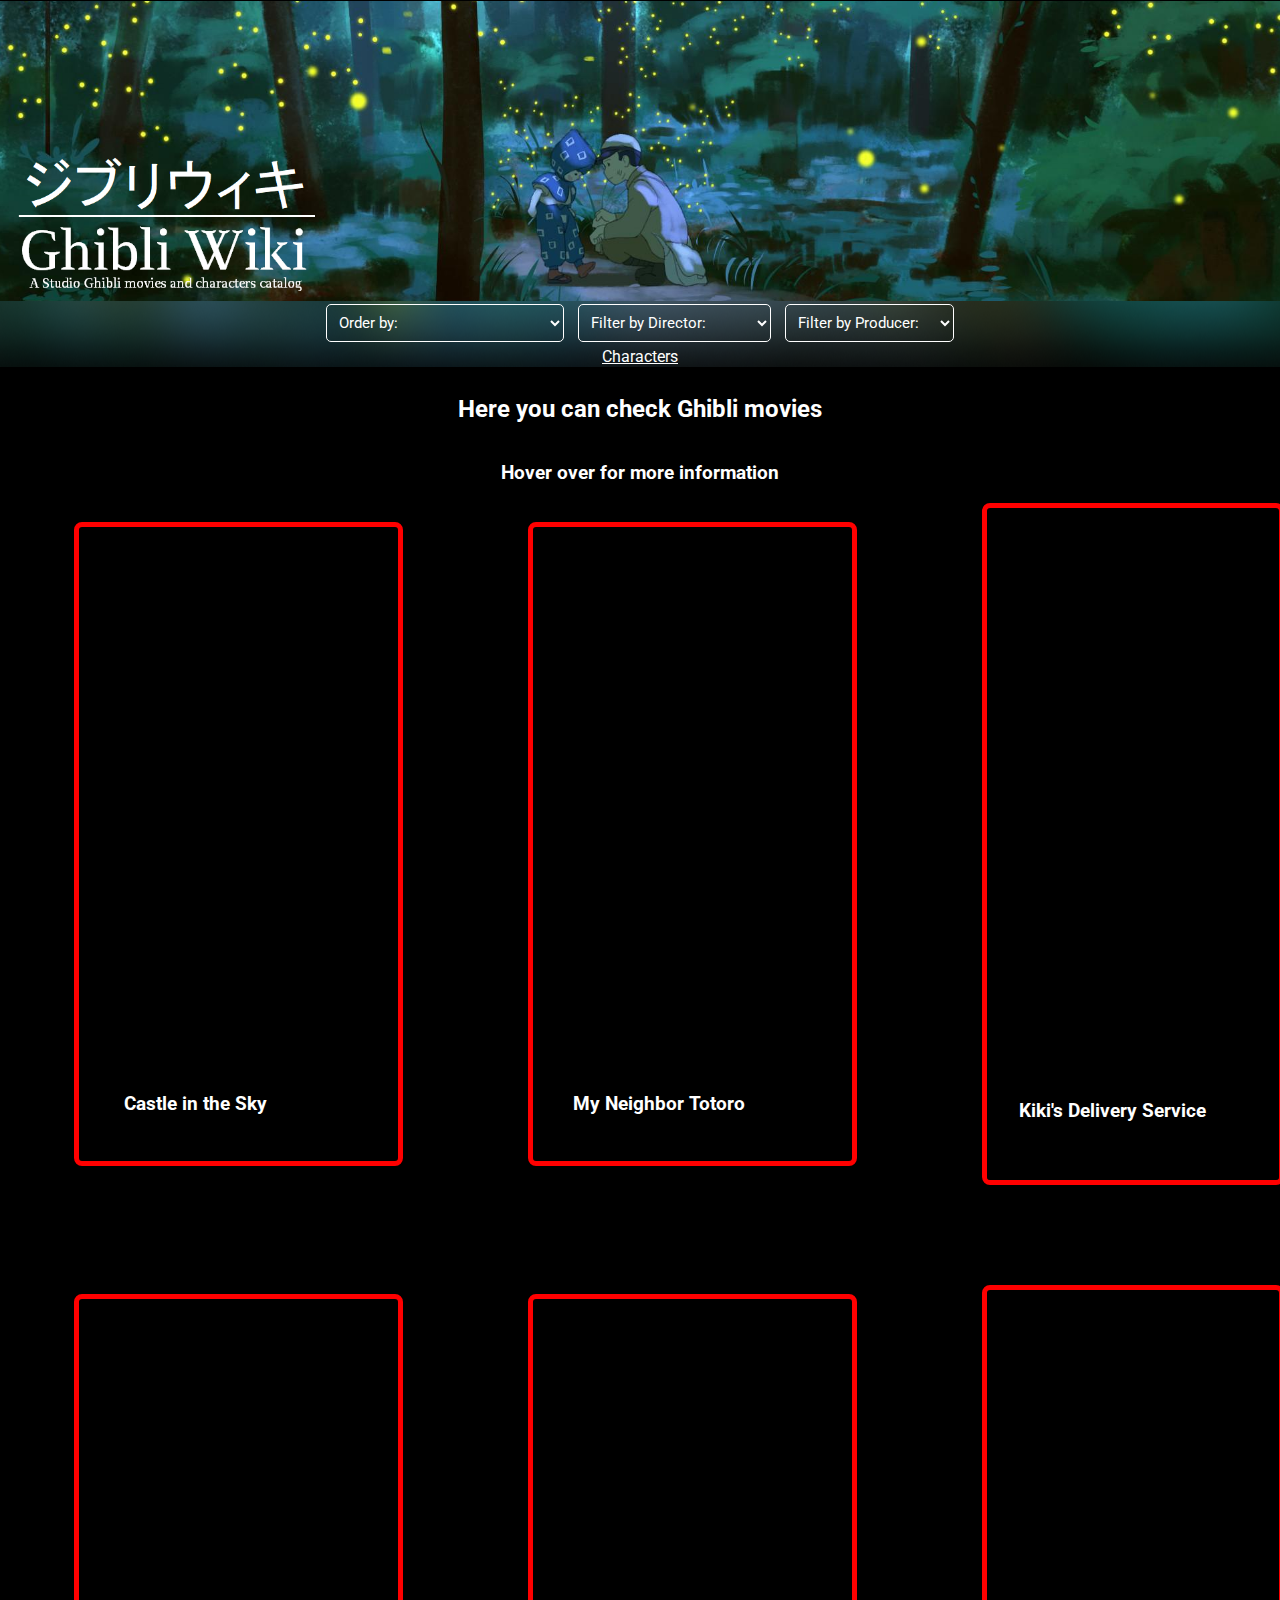
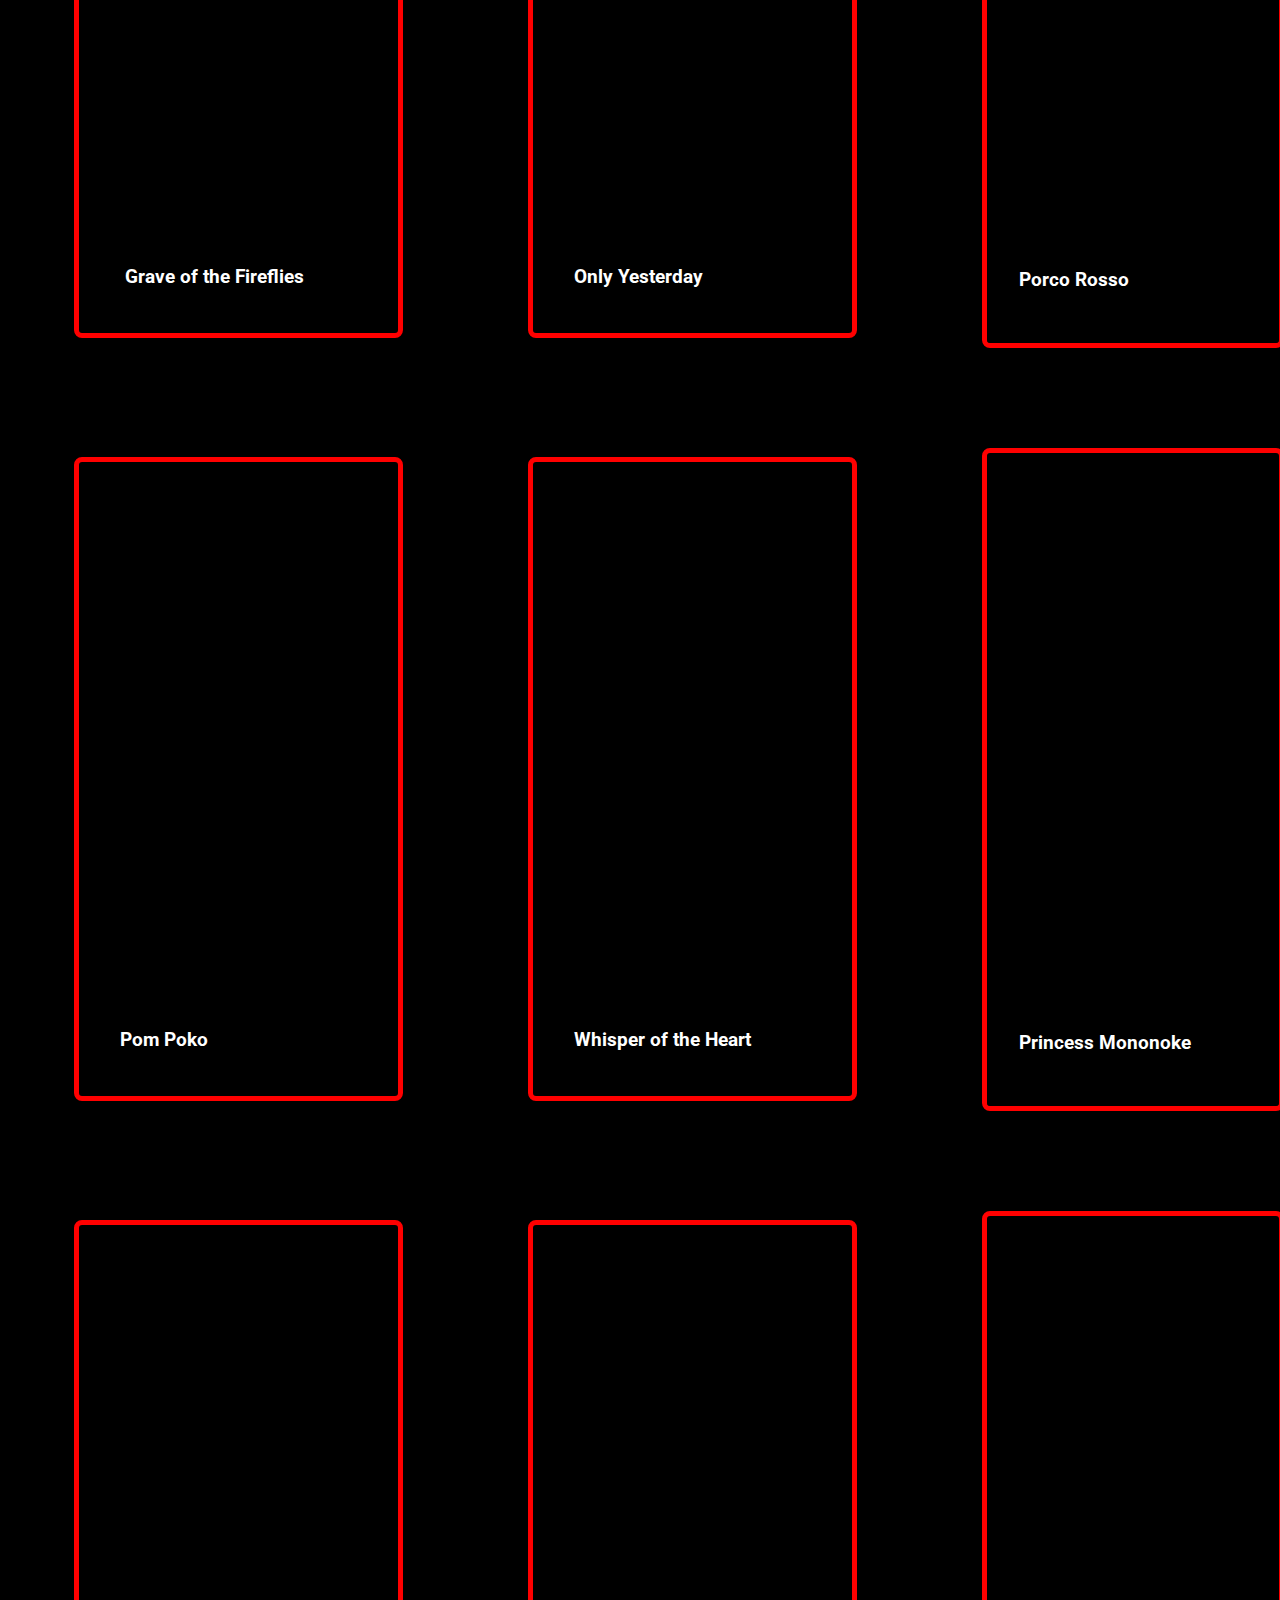
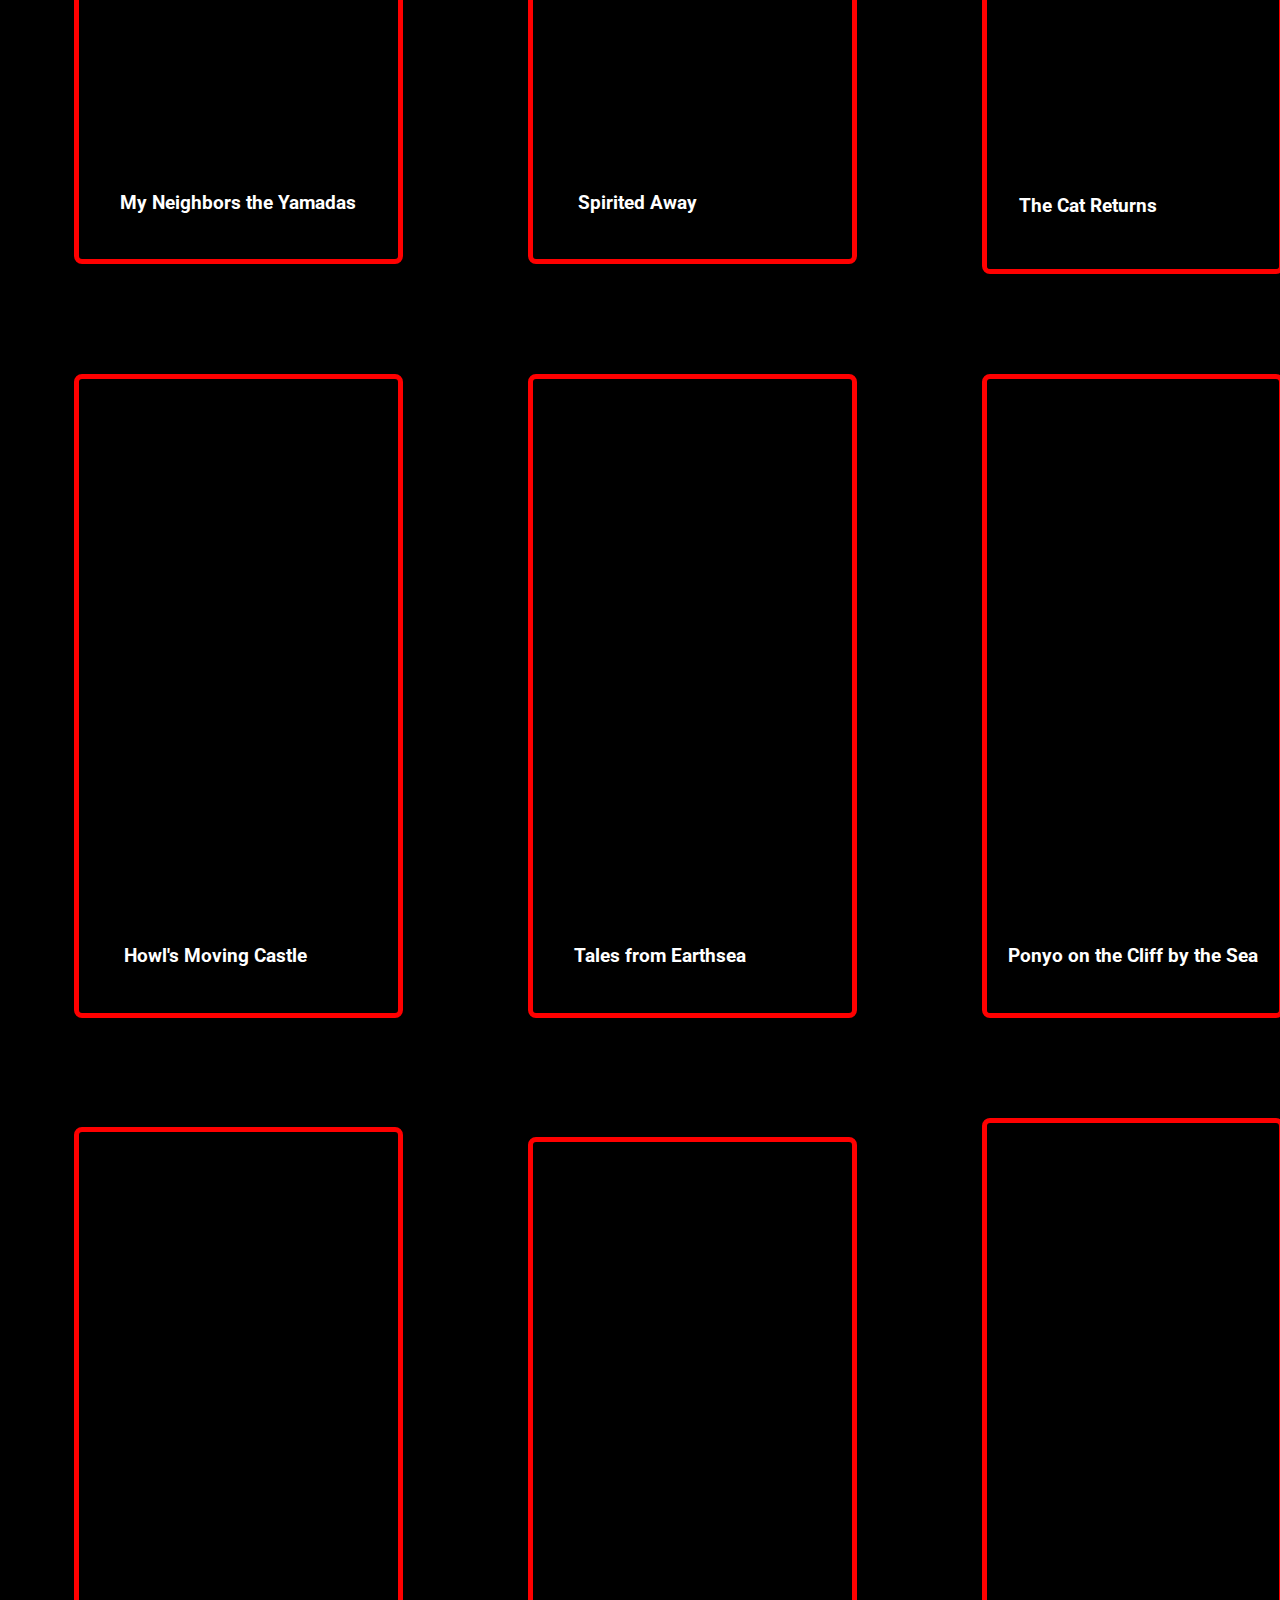
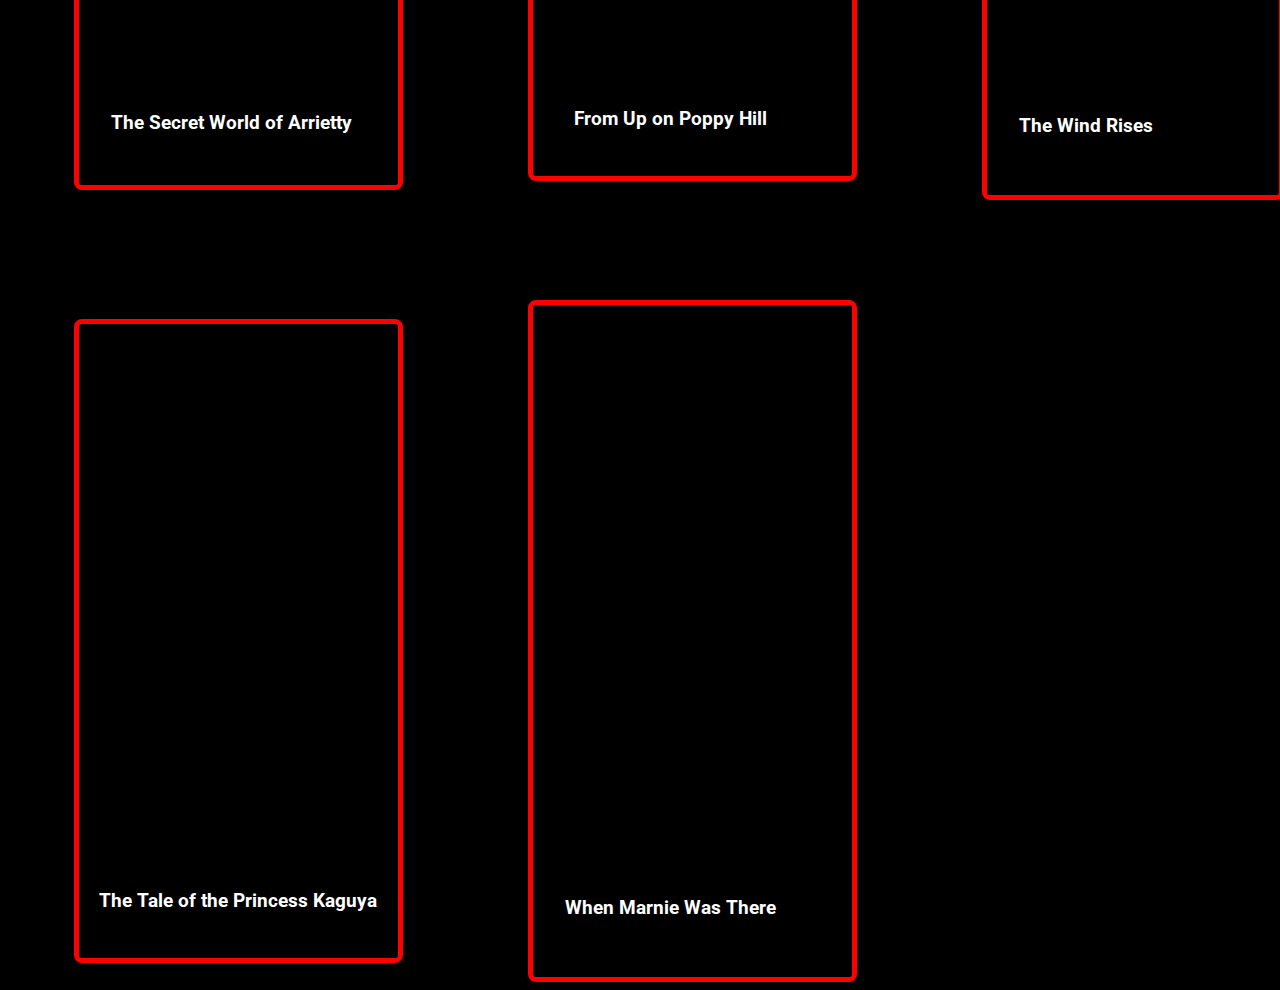
==== src/index.html @ 5e36de80 "Manipulating Characters. Basic Pagination" ====
<!DOCTYPE html>
<html lang="en">

<head>
  <meta charset="UTF-8">
  <meta http-equiv="X-UA-Compatible" content="IE=edge">
  <meta name="viewport" content="width=device-width, initial-scale=1.0">
  <title>Ghibli Wiki</title>
  <link rel="stylesheet" href="style.css" />
  <link rel="shortcut icon" href="./img/totoro.png" />
</head>

<body>

  <header>
    <img src="./img/cover.png" width="100%" />

    <nav class="flexBox">

      <form>
        <select name="order" id="order">
          <option class="option" value="" selected disabled>Order by:</option>
          <option class="option" value="A-Z">A-Z</option>
          <option class="option" value="Z-A">A-Z</option>
          <option class="option" value="internal">Internal Chronology of stories</option>
          <option class="option" value="older">Release - Older to Newer</option>
          <option class="option" value="newer">Release - Newer to Older</option>
          <option class="option" value="low">Rating - Low to High</option>
          <option class="option" value="high">Rating - High to Low</option>
        </select>

        <select name="filterDirector" id="filterDirector">
          <option class="option" value="" selected disabled>Filter by Director:</option>
          <option class="option" value="Gorō Miyazaki">Gorō Miyazaki</option>
          <option class="option" value="Hayao Miyazaki">Hayao Miyazaki</option>
          <option class="option" value="Hiromasa Yonebayashi">Hiromasa Yonebayashi</option>
          <option class="option" value="Hiroyuki Morita">Hiroyuki Morita</option>
          <option class="option" value="Isao Takahata">Isao Takahata</option>
          <option class="option" value="Yoshifumi Kondō">Yoshifumi Kondō</option>
        </select>

        <select name="filterProducer" id="filterProducer">
          <option class="option" value="" selected disabled>Filter by Producer:</option>
          <option class="option" value="Hayao Miyazaki">Hayao Miyazaki</option>
          <option class="option" value="Isao Takahata">Isao Takahata</option>
          <option class="option" value="Toru Hara">Toru Hara</option>
          <option class="option" value="Toshio Suzuki">Toshio Suzuki</option>
          <option class="option" value="Yoshiaki Nishimura">Yoshiaki Nishimura</option>
        </select>
      </form>
      <a href="characters.html">Characters</a>
    </nav>
  </header>


  <main>
    <div class="info flexBox">
      <h2>Here you can check Ghibli movies</h2>
      <h3>Hover over for more information</h3>
    </div>
    <section id="movies" class="movies flexBox">

    </section>
  </main>

  <script src="main.js" type="module"></script>
</body>

</html>
---- src/style.css ----
@import url('https://fonts.googleapis.com/css2?family=Roboto&display=swap');
* {
    color: white;
    font-family: 'Roboto', sans-serif;
}

.flexBox {
    display: flex;
    flex-direction: column;
    justify-content: center;
    align-items: center;
}

header {
    margin: -7px -10px;
    background: black;
}

body {
    background: black;
}

nav {
    background: url(./img/largeBar.png) no-repeat center;
    width: 100%;
    height: 70px;
    margin-top: -8px;
}

label {
    padding-left: 8px;
    background-color: transparent;
    font-size: 20px;
}

.movies {
    background: black;
    /*border: 2px solid grey;*/
    margin-top: 25px;
    padding-left: 5px;
    display: grid;
    grid-template-columns: repeat(3, max-content);
    grid-gap: 100px;
    padding-inline-start: 100px;
}

/* p {
    margin-top: -12px;
} */

/* h4 {
    margin-top: -8px;
} */

.card {
    background-size: cover;
    width: 90%;
    padding-top: 15rem;
    border-radius: 0.5rem;
    overflow: hidden;
    transition: transform 600ms ease;
    border: 5px solid red;
}

.card:hover{
transform: scale(1.05);
}
.card-content{
    --padding: 2rem;
    padding: var(--padding);
    background: linear-gradient(
        hsl(0 0% 0% / 0), 
        hsl(0 0% 0% / 0.5) 20%,
        hsl(0 0% 0% / 1)
    );
    transform: translateY(70%);
}

.card:hover .card-content{
    transform: translateY(0);
    transition: transform 600ms ease;
}

.card-title{
    position: relative;
    width: max-content;
    color: white;
    
}

.card-title::after{
    content: '';
    position: absolute;
    height: 2px;
    background: rgb(244, 245, 244);
    left: calc(var(--padding) * -1);
    bottom: -2px;
    width: calc(100% + var(--padding));
    transform: scalex(0);
    transition: transform 800ms ease;
}

.card:hover .card-title::after{
transform: scalex(1);
}

.card-body{
    color: white;
    padding: 1.5em;
    max-width: 35ch;
}


.info {
    margin: 15px 0px -25px 0px;
}

/*
.imgCard {
    border-radius: 8px;
    width: 80%;
}*/


select {
    background-color: transparent;
    border: 1px solid white;
    border-radius: 5px;
    font-size: 15px;
    padding: 8px;
    margin: 5px;
}

.option {
    background-color:black;
}
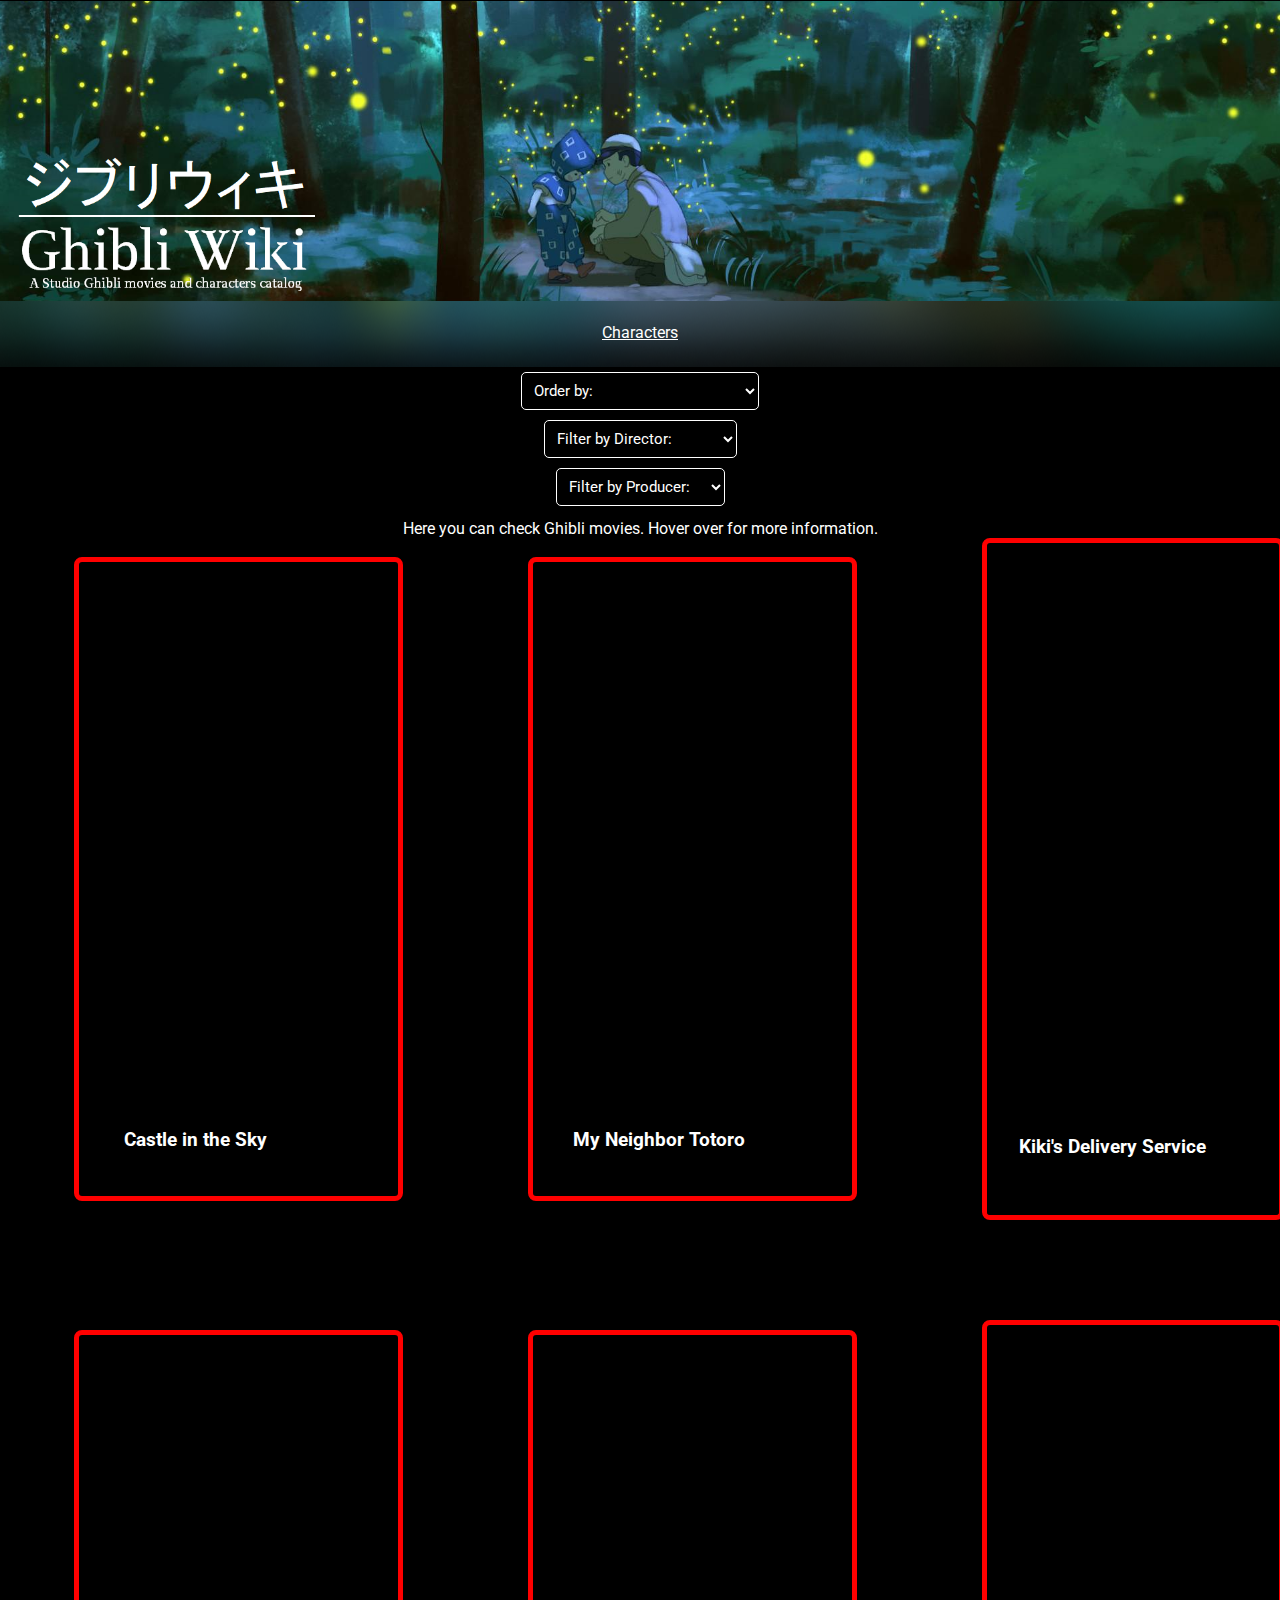
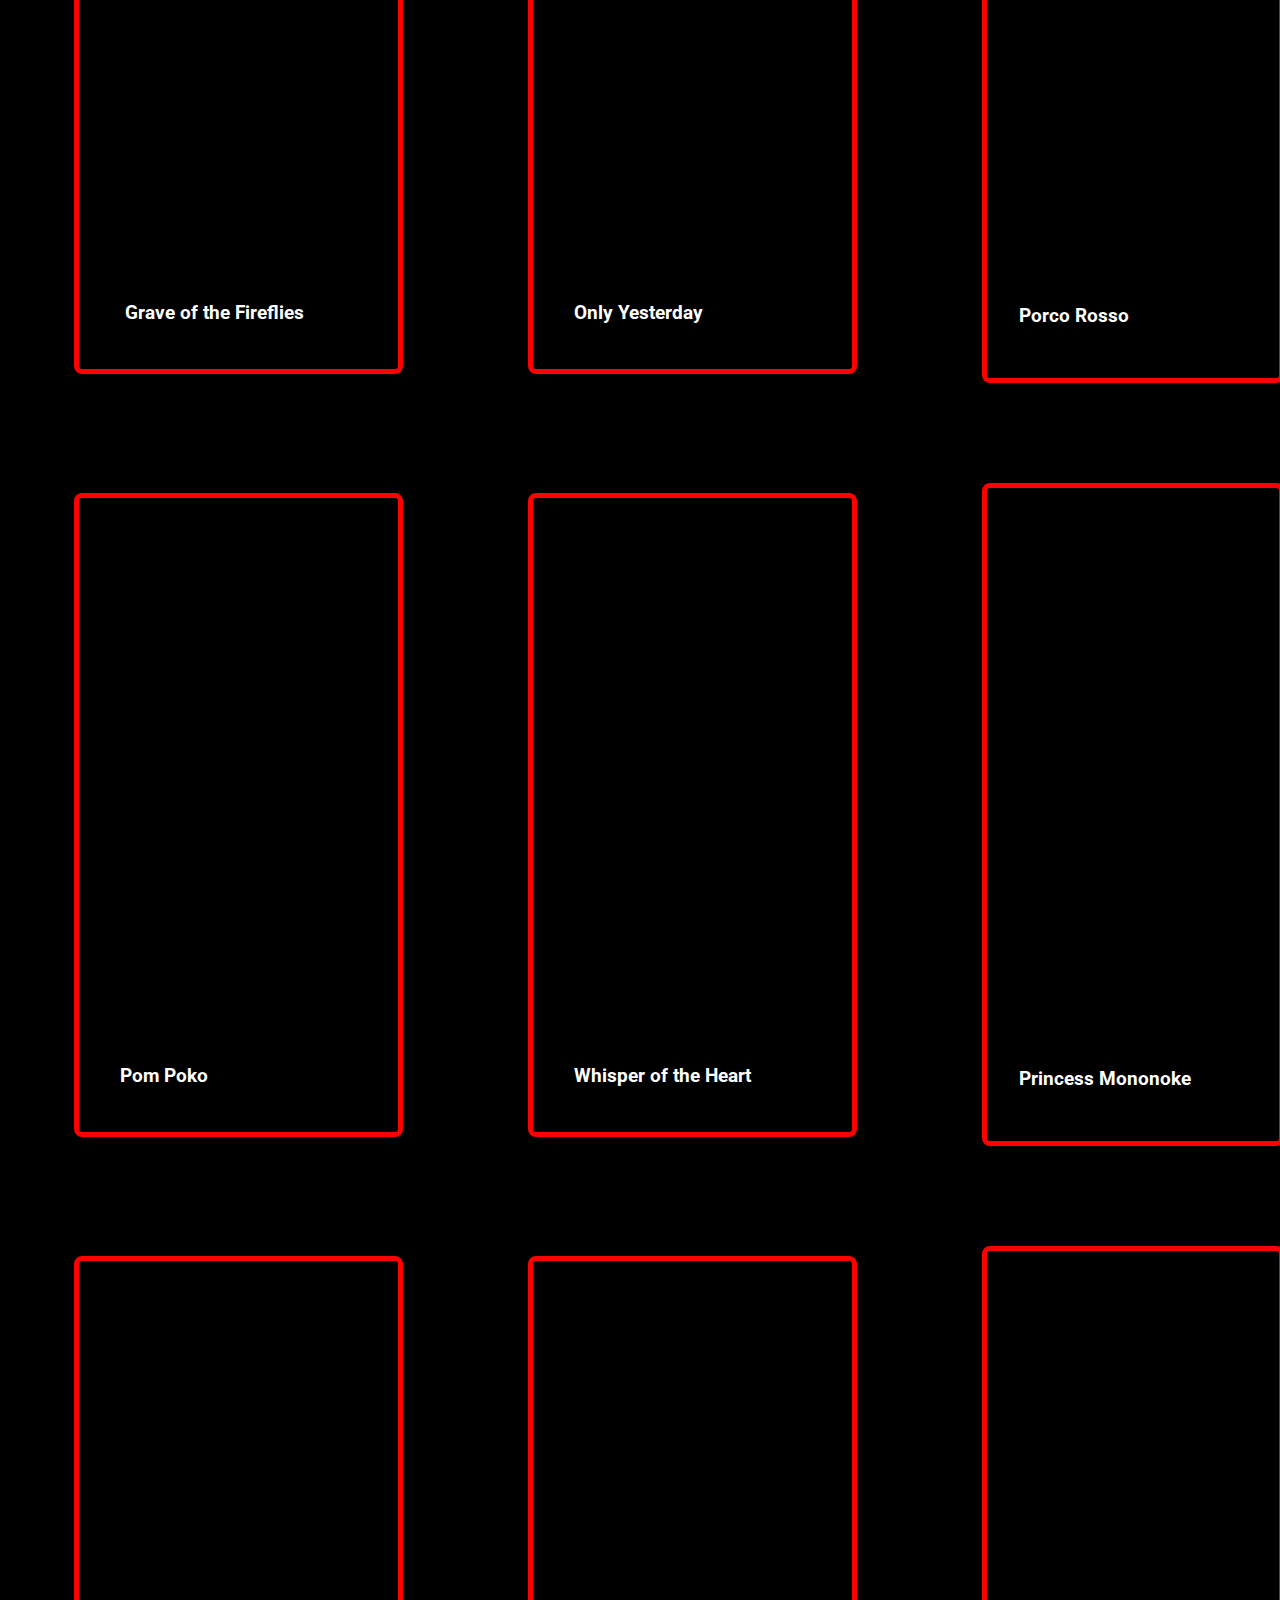
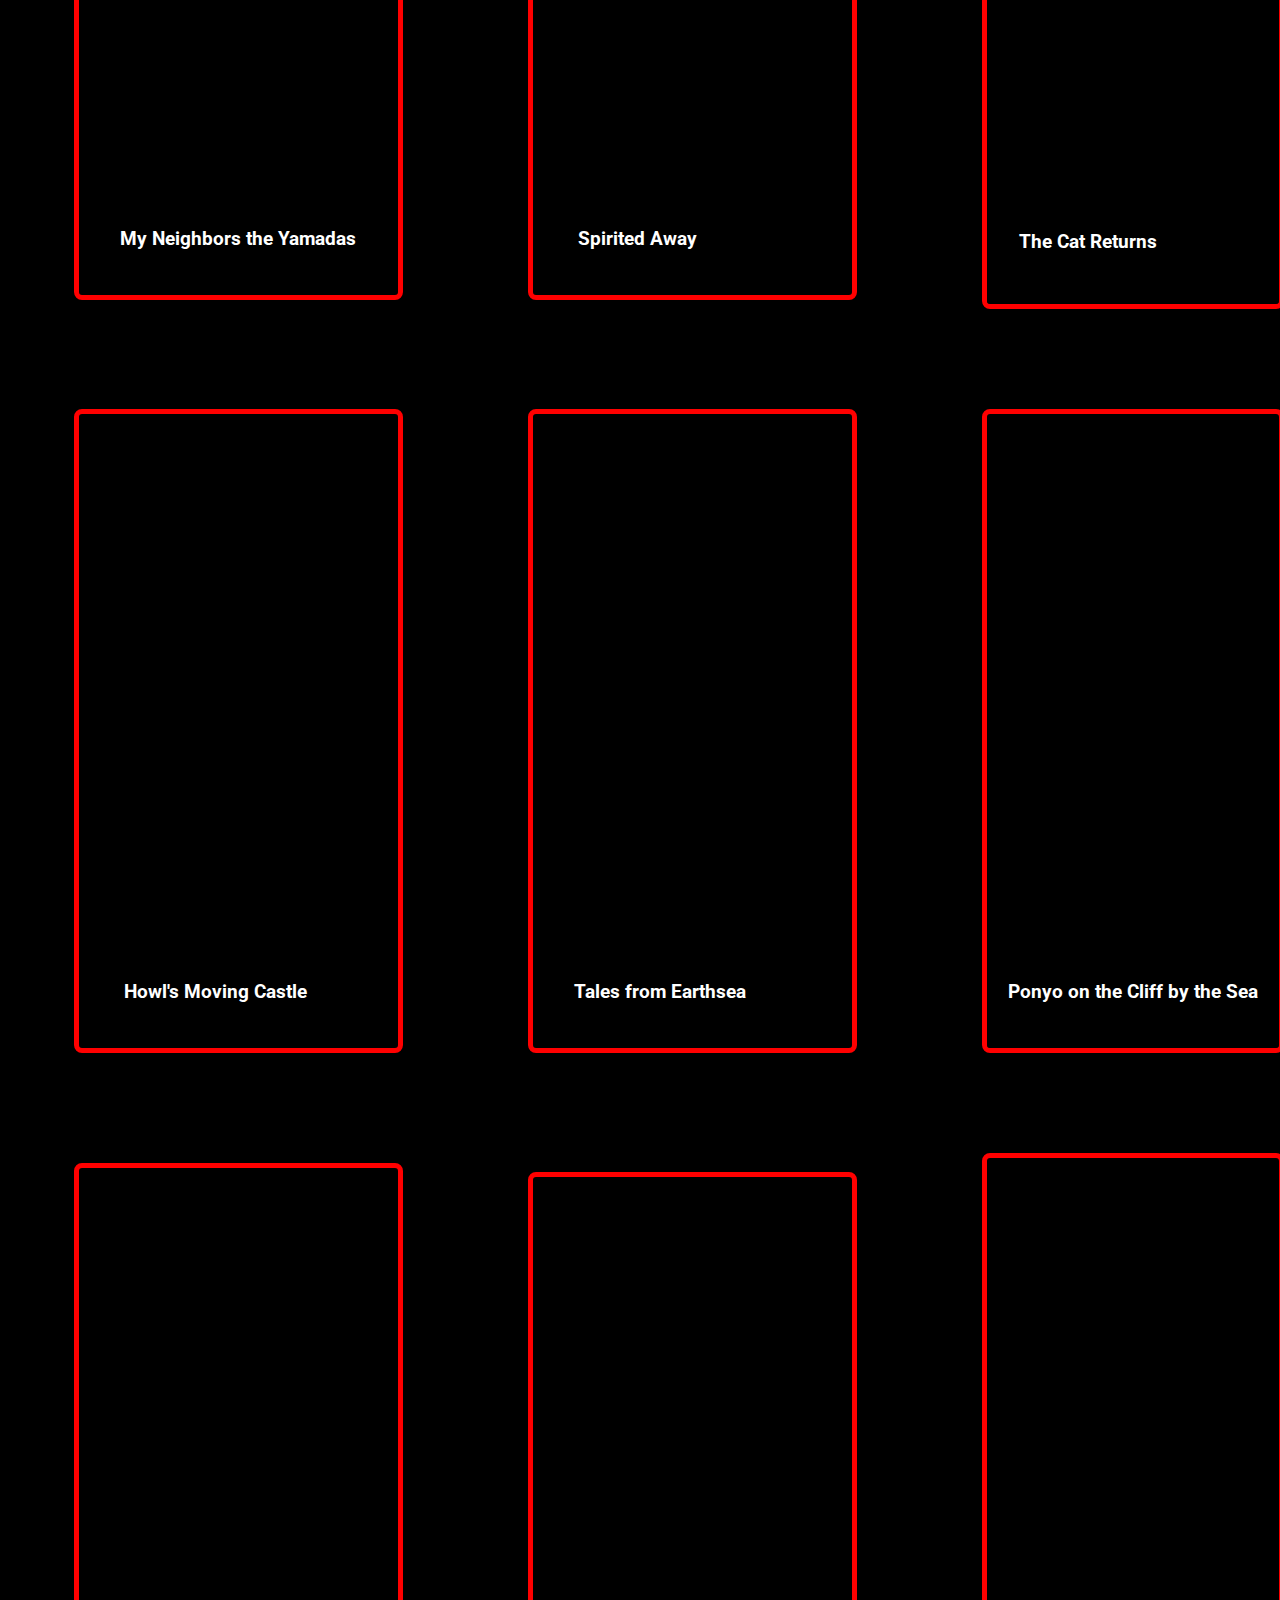
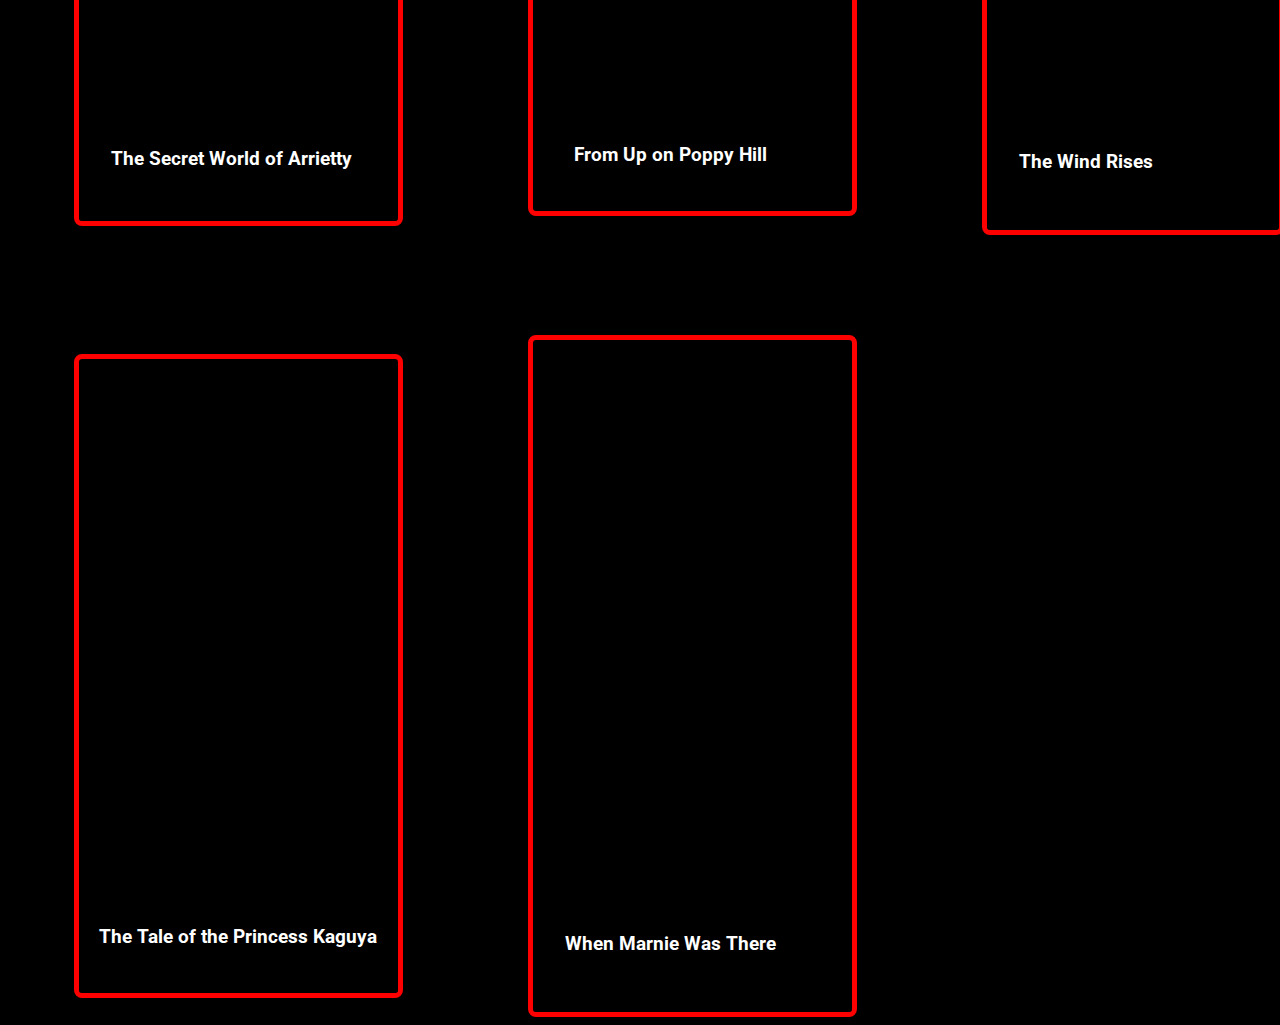
==== commit 519d540e: "Fixing characters images" ====
--- a/src/index.html
+++ b/src/index.html
@@ -16,47 +16,46 @@
     <img src="./img/cover.png" width="100%" />
 
     <nav class="flexBox">
-
-      <form>
-        <select name="order" id="order">
-          <option class="option" value="" selected disabled>Order by:</option>
-          <option class="option" value="A-Z">A-Z</option>
-          <option class="option" value="Z-A">A-Z</option>
-          <option class="option" value="internal">Internal Chronology of stories</option>
-          <option class="option" value="older">Release - Older to Newer</option>
-          <option class="option" value="newer">Release - Newer to Older</option>
-          <option class="option" value="low">Rating - Low to High</option>
-          <option class="option" value="high">Rating - High to Low</option>
-        </select>
-
-        <select name="filterDirector" id="filterDirector">
-          <option class="option" value="" selected disabled>Filter by Director:</option>
-          <option class="option" value="Gorō Miyazaki">Gorō Miyazaki</option>
-          <option class="option" value="Hayao Miyazaki">Hayao Miyazaki</option>
-          <option class="option" value="Hiromasa Yonebayashi">Hiromasa Yonebayashi</option>
-          <option class="option" value="Hiroyuki Morita">Hiroyuki Morita</option>
-          <option class="option" value="Isao Takahata">Isao Takahata</option>
-          <option class="option" value="Yoshifumi Kondō">Yoshifumi Kondō</option>
-        </select>
-
-        <select name="filterProducer" id="filterProducer">
-          <option class="option" value="" selected disabled>Filter by Producer:</option>
-          <option class="option" value="Hayao Miyazaki">Hayao Miyazaki</option>
-          <option class="option" value="Isao Takahata">Isao Takahata</option>
-          <option class="option" value="Toru Hara">Toru Hara</option>
-          <option class="option" value="Toshio Suzuki">Toshio Suzuki</option>
-          <option class="option" value="Yoshiaki Nishimura">Yoshiaki Nishimura</option>
-        </select>
-      </form>
       <a href="characters.html">Characters</a>
     </nav>
+
+    <form class="flexBox">
+      <select name="order" id="order">
+        <option class="option" value="" selected disabled>Order by:</option>
+        <option class="option" value="A-Z">A-Z</option>
+        <option class="option" value="Z-A">A-Z</option>
+        <option class="option" value="internal">Internal Chronology of stories</option>
+        <option class="option" value="older">Release - Older to Newer</option>
+        <option class="option" value="newer">Release - Newer to Older</option>
+        <option class="option" value="low">Rating - Low to High</option>
+        <option class="option" value="high">Rating - High to Low</option>
+      </select>
+
+      <select name="filterDirector" id="filterDirector">
+        <option class="option" value="" selected disabled>Filter by Director:</option>
+        <option class="option" value="Gorō Miyazaki">Gorō Miyazaki</option>
+        <option class="option" value="Hayao Miyazaki">Hayao Miyazaki</option>
+        <option class="option" value="Hiromasa Yonebayashi">Hiromasa Yonebayashi</option>
+        <option class="option" value="Hiroyuki Morita">Hiroyuki Morita</option>
+        <option class="option" value="Isao Takahata">Isao Takahata</option>
+        <option class="option" value="Yoshifumi Kondō">Yoshifumi Kondō</option>
+      </select>
+
+      <select name="filterProducer" id="filterProducer">
+        <option class="option" value="" selected disabled>Filter by Producer:</option>
+        <option class="option" value="Hayao Miyazaki">Hayao Miyazaki</option>
+        <option class="option" value="Isao Takahata">Isao Takahata</option>
+        <option class="option" value="Toru Hara">Toru Hara</option>
+        <option class="option" value="Toshio Suzuki">Toshio Suzuki</option>
+        <option class="option" value="Yoshiaki Nishimura">Yoshiaki Nishimura</option>
+      </select>
+    </form>
   </header>
 
 
   <main>
     <div class="info flexBox">
-      <h2>Here you can check Ghibli movies</h2>
-      <h3>Hover over for more information</h3>
+      <hh3>Here you can check Ghibli movies. Hover over for more information.</h3>
     </div>
     <section id="movies" class="movies flexBox">
 
--- a/src/style.css
+++ b/src/style.css
@@ -133,4 +133,4 @@
 
 .option {
     background-color:black;
-}
+}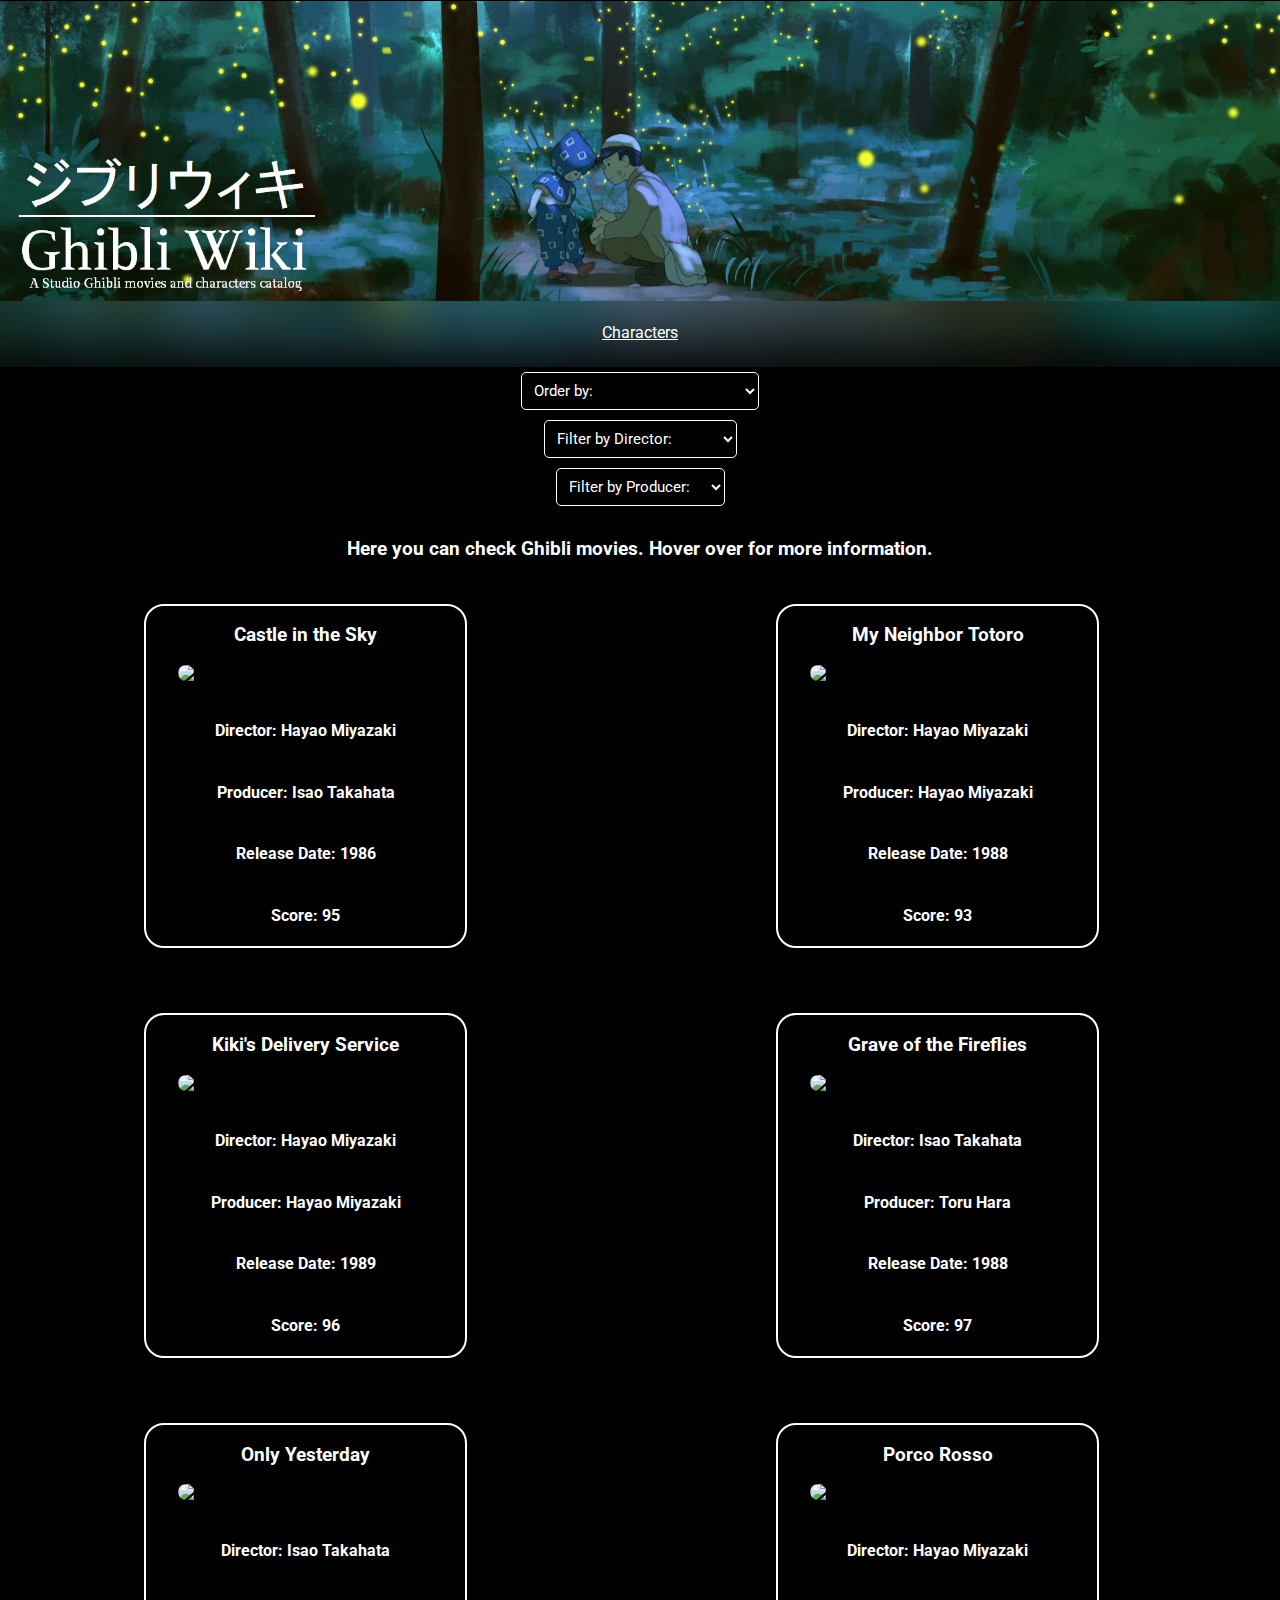
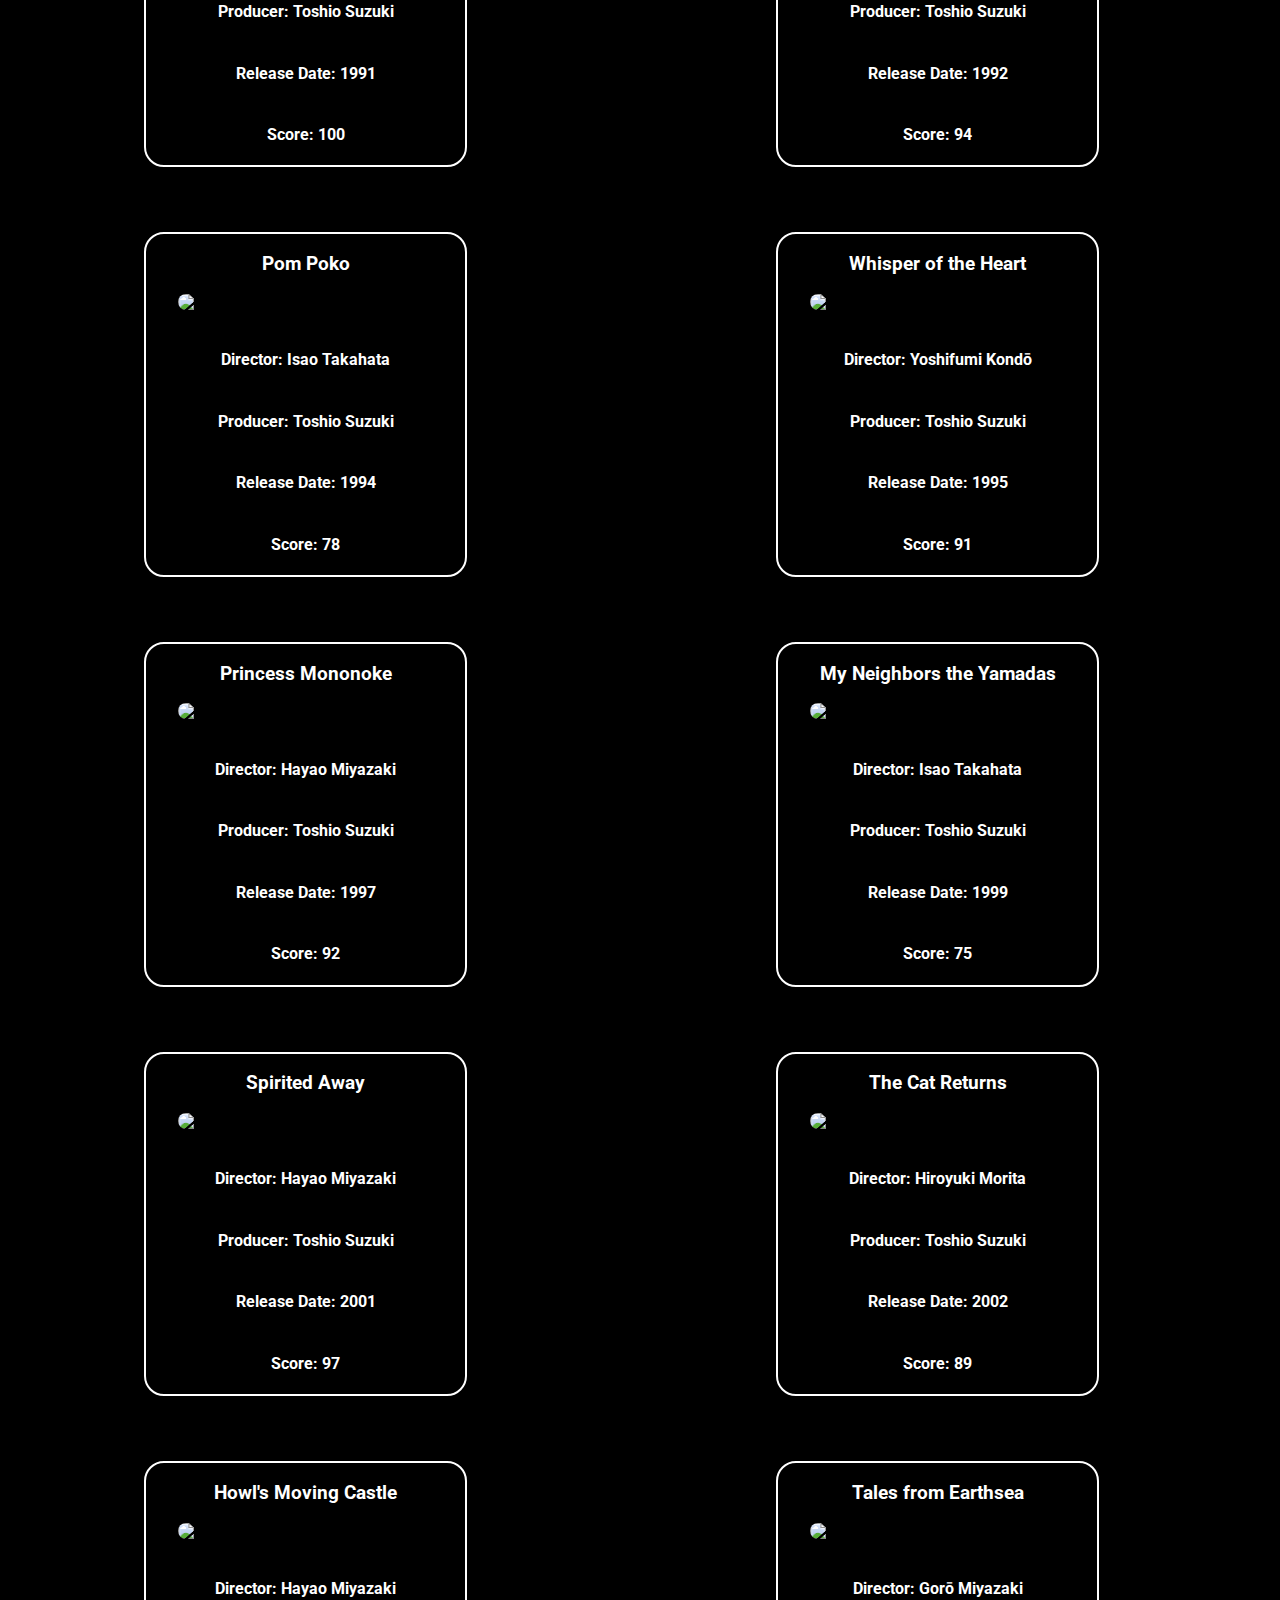
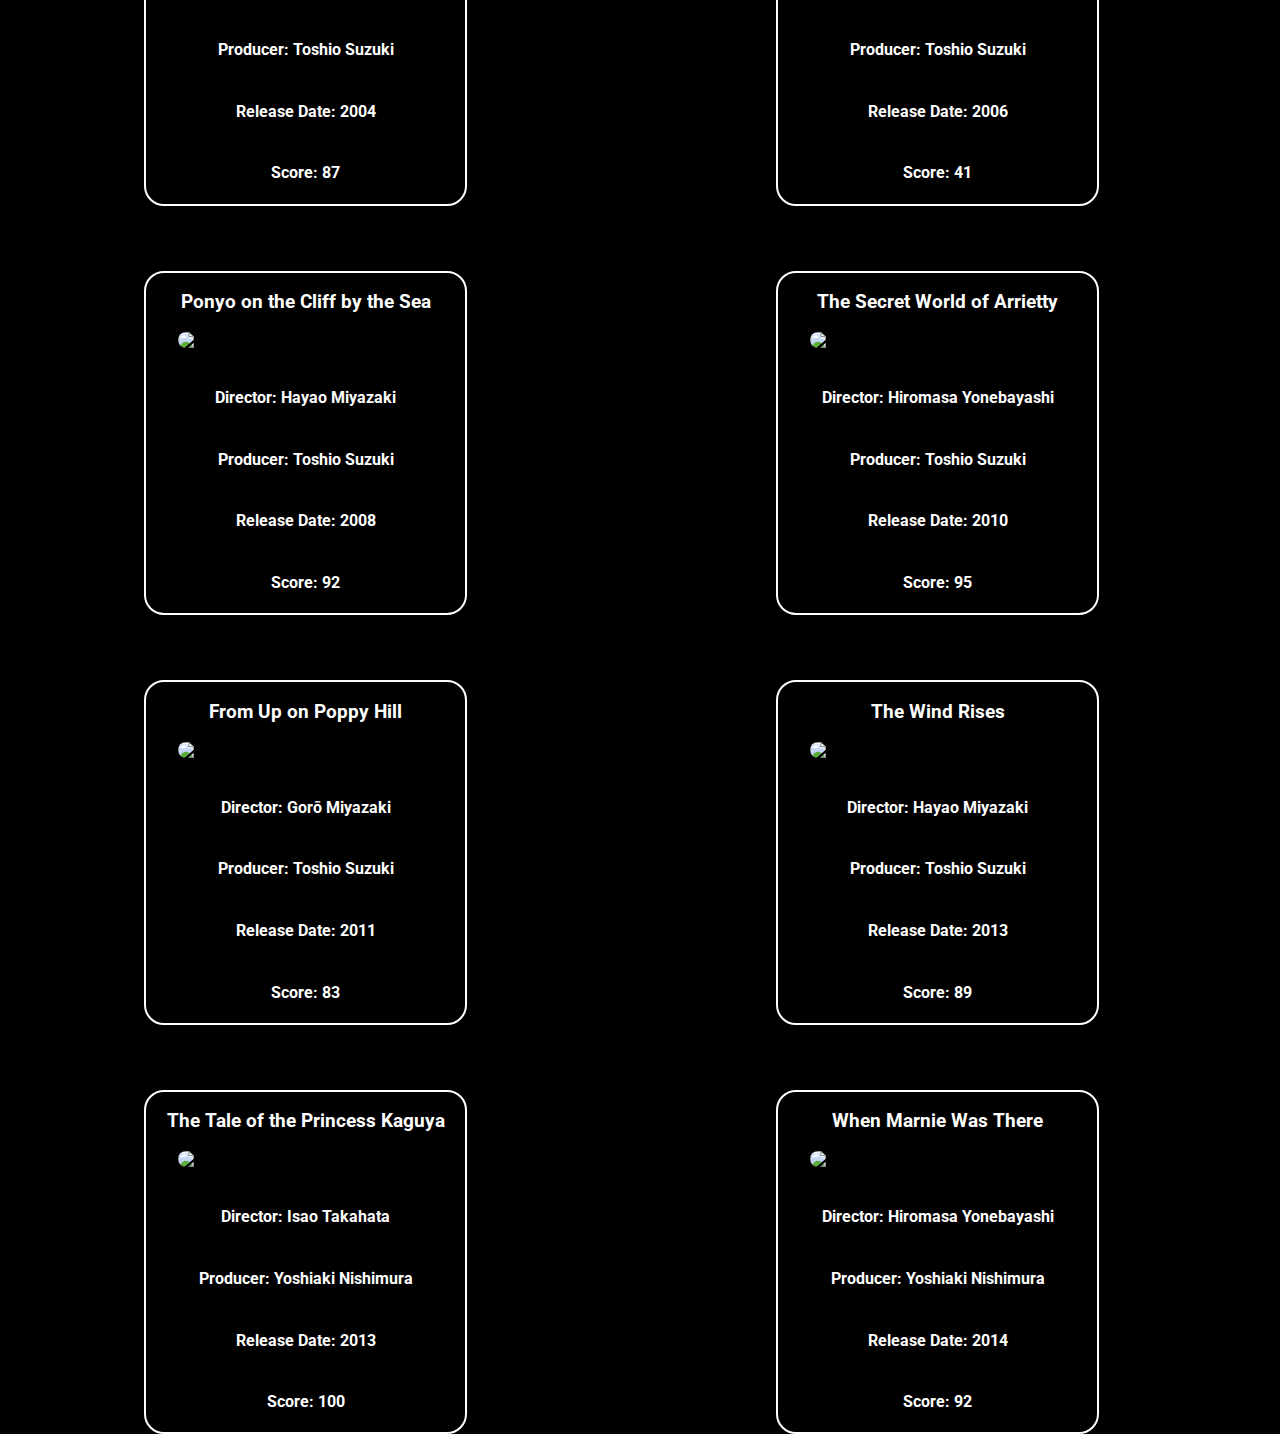
==== commit 52af6dee: "Restructuring characters.js. Ordering AZ, ZA and filtering by Gender" ====
--- a/src/index.html
+++ b/src/index.html
@@ -55,7 +55,7 @@
 
   <main>
     <div class="info flexBox">
-      <hh3>Here you can check Ghibli movies. Hover over for more information.</h3>
+      <h3>Here you can check Ghibli movies. Hover over for more information.</h3>
     </div>
     <section id="movies" class="movies flexBox">
 
--- a/src/style.css
+++ b/src/style.css
@@ -39,7 +39,7 @@
     margin-top: 25px;
     padding-left: 5px;
     display: grid;
-    grid-template-columns: repeat(3, max-content);
+    grid-template-columns: repeat(auto-fit, minmax(28%, 1fr));
     grid-gap: 100px;
     padding-inline-start: 100px;
 }
@@ -52,6 +52,7 @@
     margin-top: -8px;
 } */
 
+/*
 .card {
     background-size: cover;
     width: 90%;
@@ -108,19 +109,24 @@
     color: white;
     padding: 1.5em;
     max-width: 35ch;
+}*/
+
+.card {
+    background: black;
+    border: 2px solid white;
+    width: 60%;
+    border-radius: 20px;
+    margin: 25px 0px -60px 36px;
 }
 
+.imgCard {
+    border-radius: 8px;
+    width: 80%;
+}
 
 .info {
     margin: 15px 0px -25px 0px;
 }
-
-/*
-.imgCard {
-    border-radius: 8px;
-    width: 80%;
-}*/
-
 
 select {
     background-color: transparent;
@@ -132,5 +138,5 @@
 }
 
 .option {
-    background-color:black;
+    background-color: black;
 }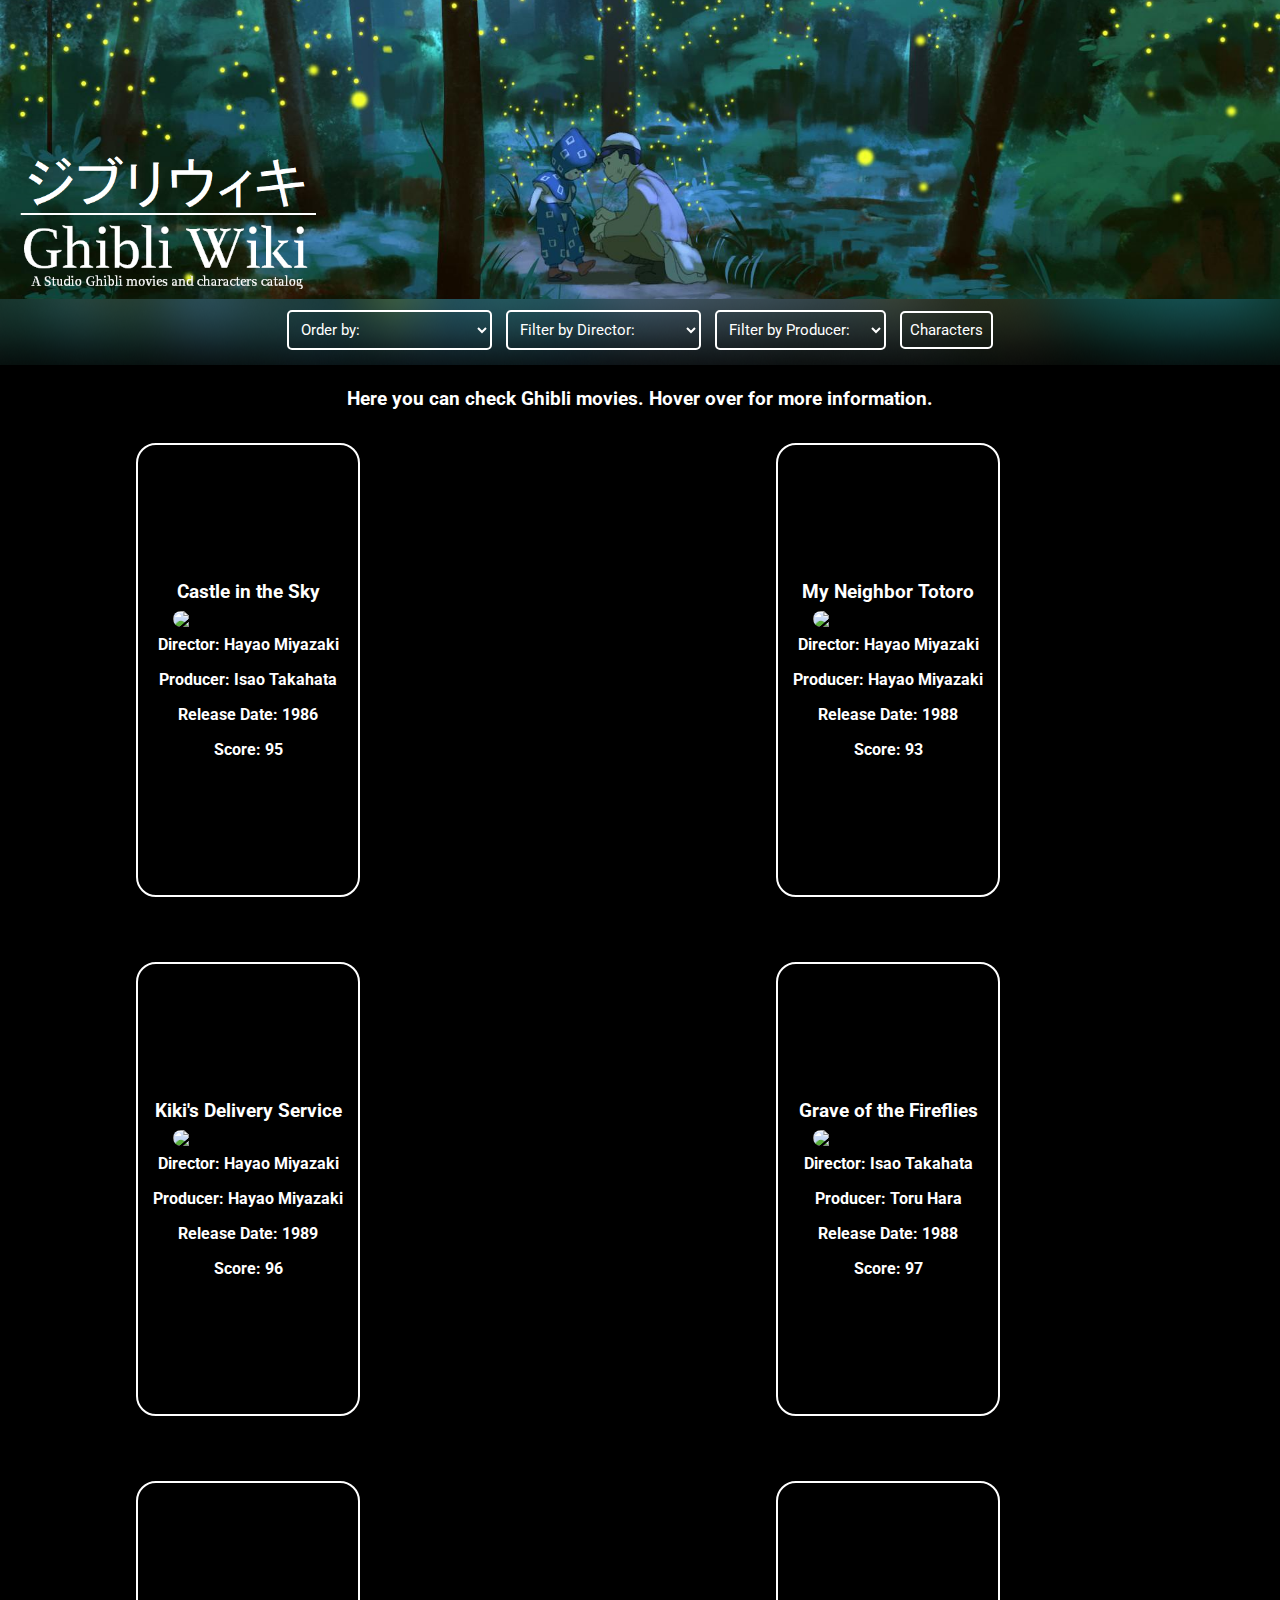
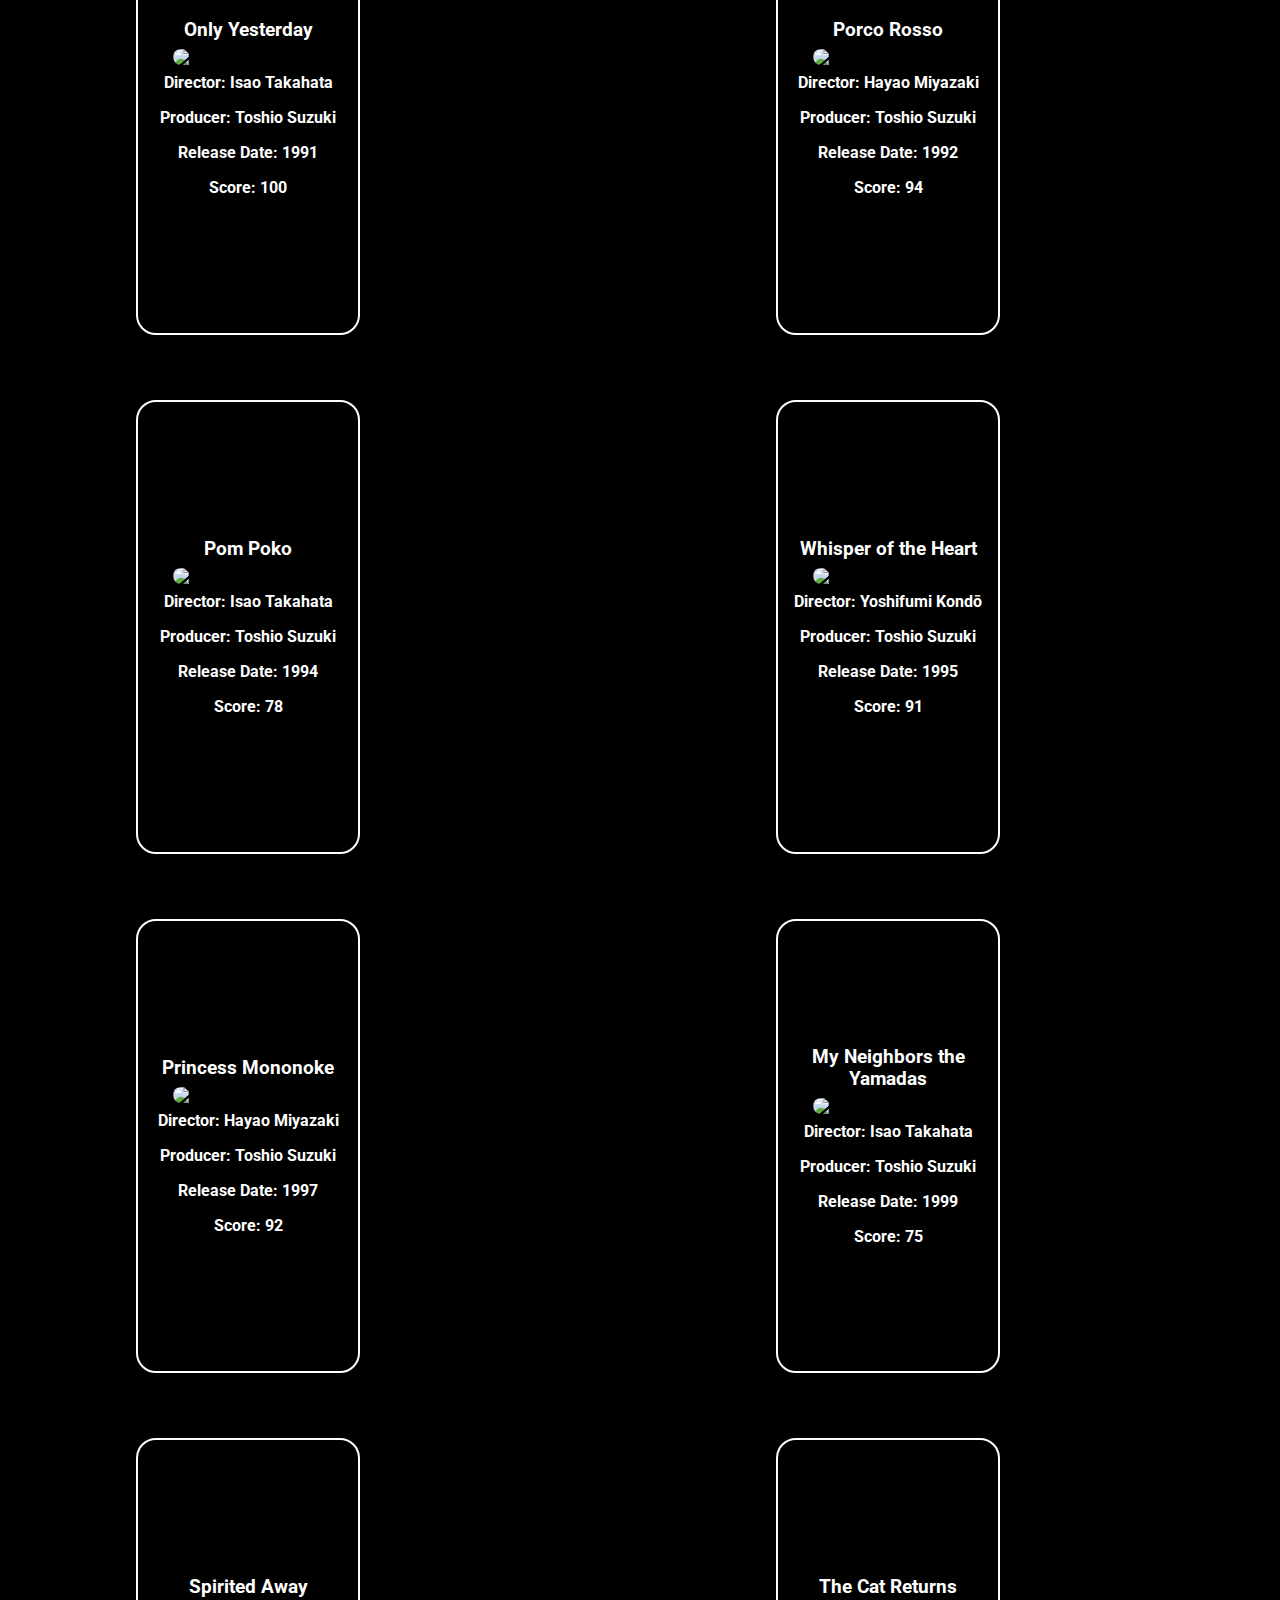
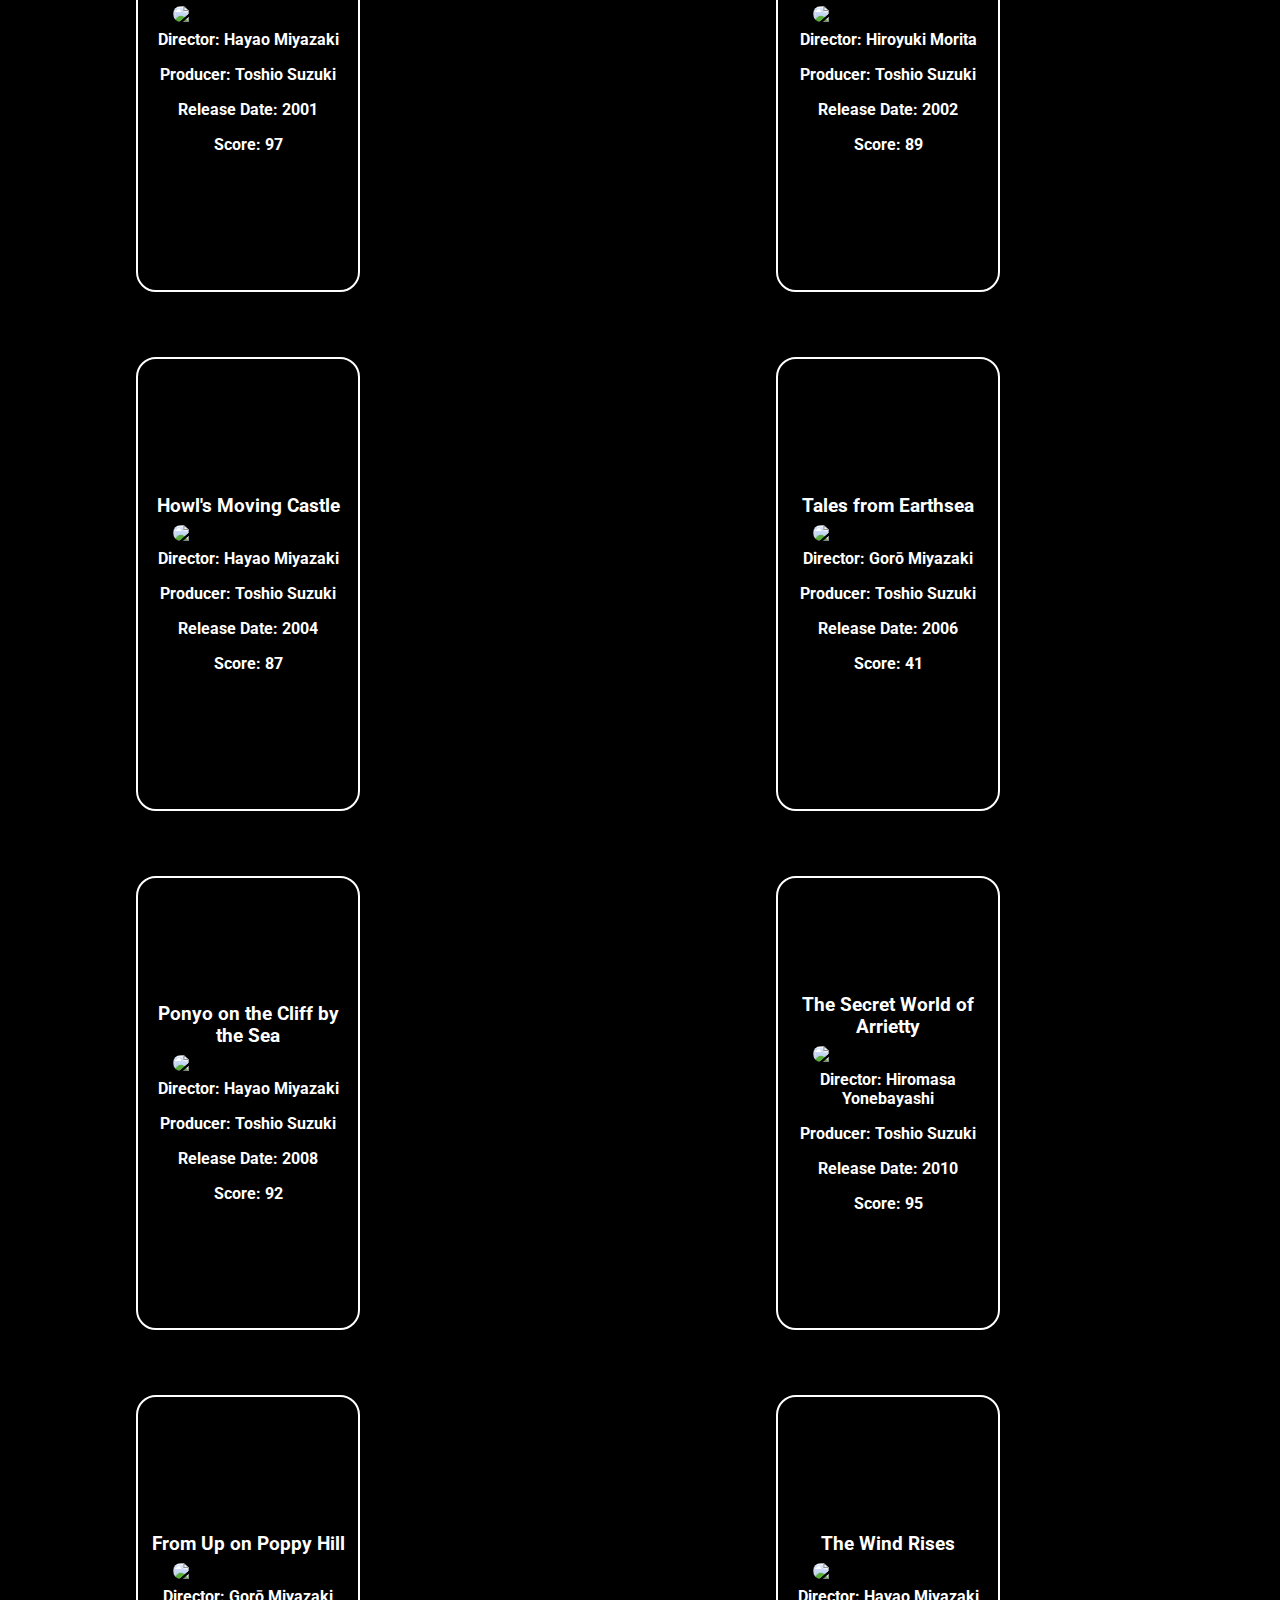
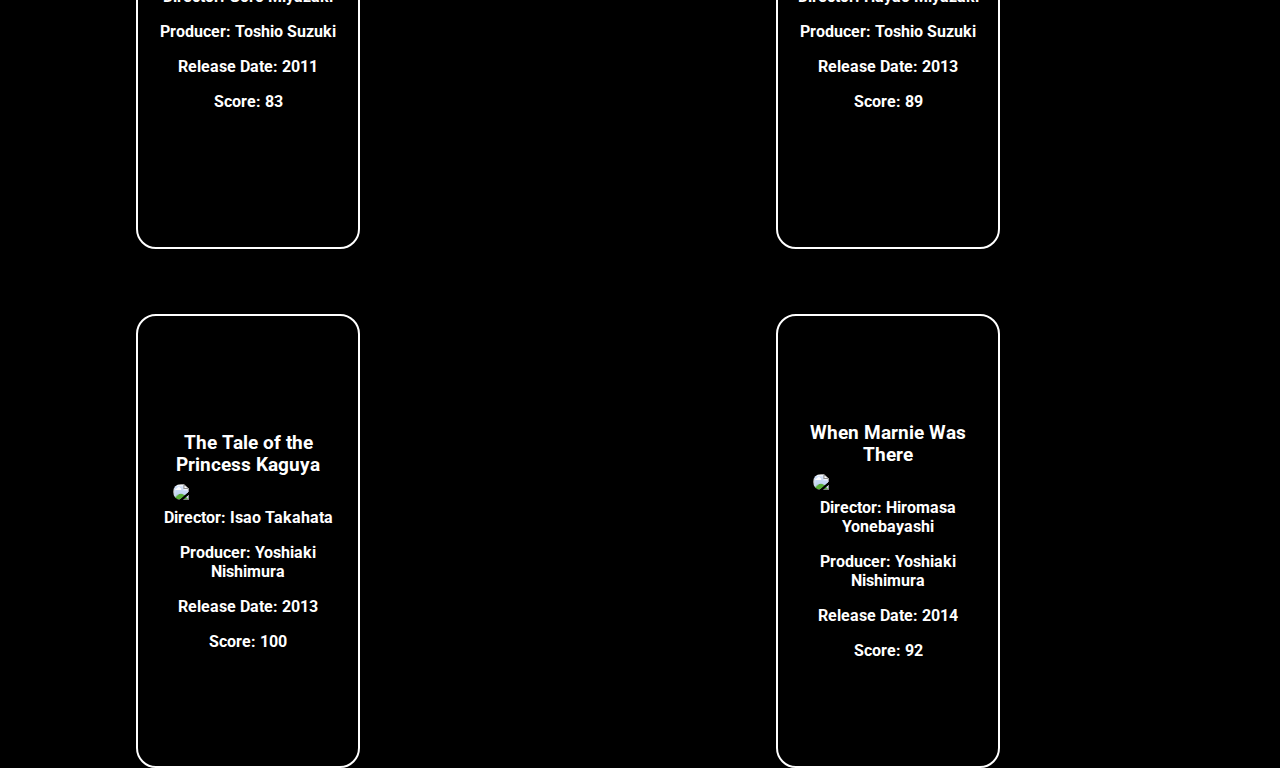
==== commit 90842ef1: "Fixing nav elements. CSS Bugs. Filtering Characters by specie. Fixing cards." ====
--- a/src/index.html
+++ b/src/index.html
@@ -14,17 +14,15 @@
 
   <header>
     <img src="./img/cover.png" width="100%" />
+  </header>
 
-    <nav class="flexBox">
-      <a href="characters.html">Characters</a>
-    </nav>
-
-    <form class="flexBox">
+  <nav class="flexBox">
+    <form>
       <select name="order" id="order">
         <option class="option" value="" selected disabled>Order by:</option>
         <option class="option" value="A-Z">A-Z</option>
         <option class="option" value="Z-A">A-Z</option>
-        <option class="option" value="internal">Internal Chronology of stories</option>
+        <option class="option" value="internal">Chronology of stories</option>
         <option class="option" value="older">Release - Older to Newer</option>
         <option class="option" value="newer">Release - Newer to Older</option>
         <option class="option" value="low">Rating - Low to High</option>
@@ -49,8 +47,10 @@
         <option class="option" value="Toshio Suzuki">Toshio Suzuki</option>
         <option class="option" value="Yoshiaki Nishimura">Yoshiaki Nishimura</option>
       </select>
+      <a href="characters.html" class="button">Characters</a>
     </form>
-  </header>
+  </nav>
+
 
 
   <main>
--- a/src/style.css
+++ b/src/style.css
@@ -2,22 +2,19 @@
 * {
     color: white;
     font-family: 'Roboto', sans-serif;
+    margin: 0;
 }
 
 .flexBox {
     display: flex;
-    flex-direction: column;
     justify-content: center;
     align-items: center;
-}
-
-header {
-    margin: -7px -10px;
-    background: black;
+    flex-direction: column;
 }
 
 body {
     background: black;
+    /*deixar nav transp*/
 }
 
 nav {
@@ -34,7 +31,6 @@
 }
 
 .movies {
-    background: black;
     /*border: 2px solid grey;*/
     margin-top: 25px;
     padding-left: 5px;
@@ -48,9 +44,10 @@
     margin-top: -12px;
 } */
 
-/* h4 {
-    margin-top: -8px;
-} */
+h3, h4 {
+    padding: 8px;
+    text-align: center;
+}
 
 /*
 .card {
@@ -114,23 +111,26 @@
 .card {
     background: black;
     border: 2px solid white;
-    width: 60%;
+    width: 220px;
+    height: 450px;
     border-radius: 20px;
     margin: 25px 0px -60px 36px;
 }
 
 .imgCard {
     border-radius: 8px;
-    width: 80%;
+    width: 150px;
+    height: auto;
 }
 
 .info {
     margin: 15px 0px -25px 0px;
 }
 
-select {
+select, .button {
     background-color: transparent;
-    border: 1px solid white;
+    border: 2px solid white;
+    text-decoration: none;
     border-radius: 5px;
     font-size: 15px;
     padding: 8px;
@@ -139,4 +139,21 @@
 
 .option {
     background-color: black;
+}
+
+@media (max-width: 400px) {
+    .card {
+        background: black;
+        border: 2px solid white;
+        width: 100%;
+        border-radius: 20px;
+        margin: 25px 0px -60px 36px;
+    }
+
+    .movies {
+        /*border: 2px solid grey;*/
+        margin-top: 25px;
+        padding-left: 5px;
+    }
+
 }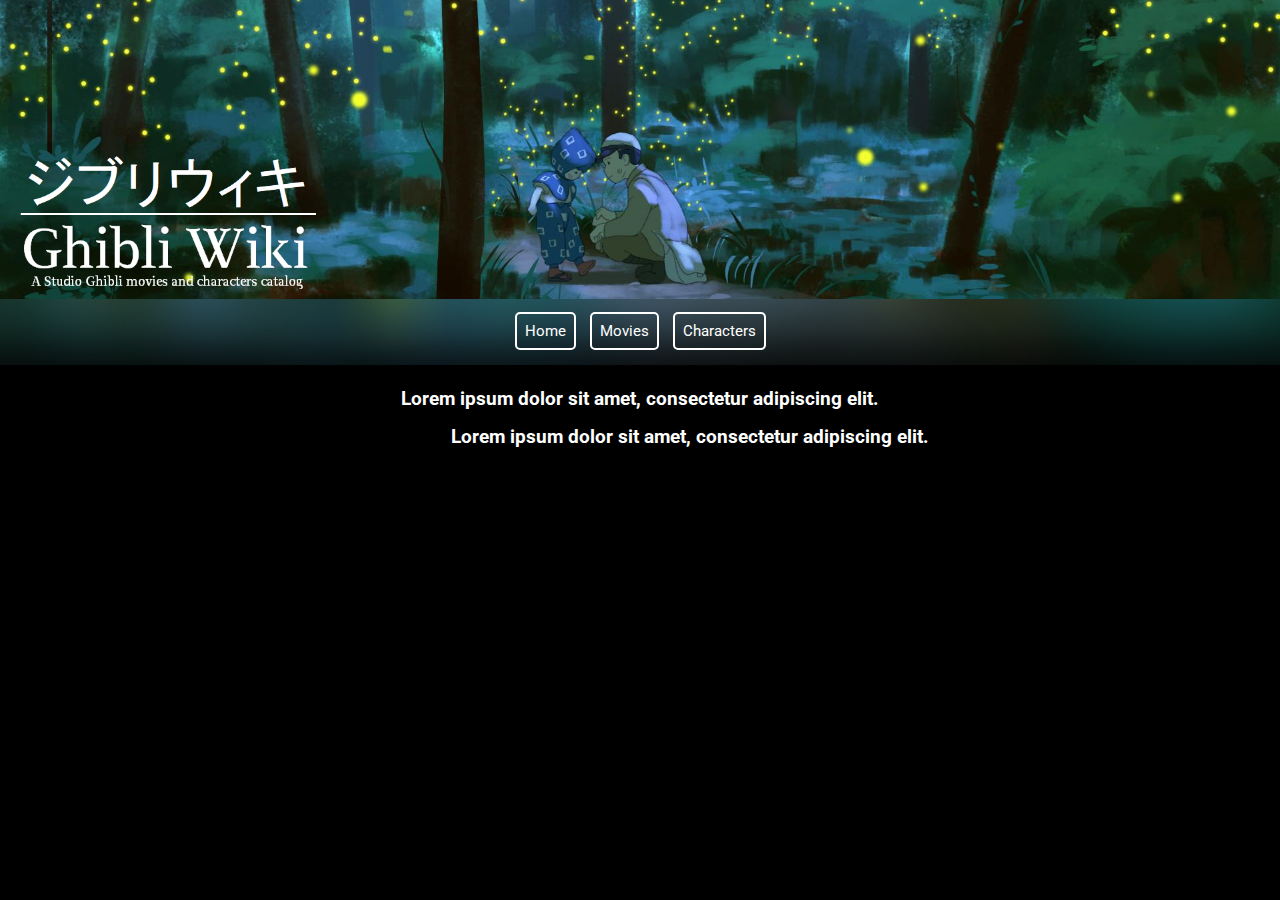
==== commit b4ee591b: "Fixing totoro favicon" ====
--- a/src/index.html
+++ b/src/index.html
@@ -7,7 +7,7 @@
   <meta name="viewport" content="width=device-width, initial-scale=1.0">
   <title>Ghibli Wiki</title>
   <link rel="stylesheet" href="style.css" />
-  <link rel="shortcut icon" href="./img/totoro.png" />
+  <link rel="shortcut icon" href="./img/favicon.png" />
 </head>
 
 <body>
@@ -17,52 +17,25 @@
   </header>
 
   <nav class="flexBox">
-    <form>
-      <select name="order" id="order">
-        <option class="option" value="" selected disabled>Order by:</option>
-        <option class="option" value="A-Z">A-Z</option>
-        <option class="option" value="Z-A">A-Z</option>
-        <option class="option" value="internal">Chronology of stories</option>
-        <option class="option" value="older">Release - Older to Newer</option>
-        <option class="option" value="newer">Release - Newer to Older</option>
-        <option class="option" value="low">Rating - Low to High</option>
-        <option class="option" value="high">Rating - High to Low</option>
-      </select>
-
-      <select name="filterDirector" id="filterDirector">
-        <option class="option" value="" selected disabled>Filter by Director:</option>
-        <option class="option" value="Gorō Miyazaki">Gorō Miyazaki</option>
-        <option class="option" value="Hayao Miyazaki">Hayao Miyazaki</option>
-        <option class="option" value="Hiromasa Yonebayashi">Hiromasa Yonebayashi</option>
-        <option class="option" value="Hiroyuki Morita">Hiroyuki Morita</option>
-        <option class="option" value="Isao Takahata">Isao Takahata</option>
-        <option class="option" value="Yoshifumi Kondō">Yoshifumi Kondō</option>
-      </select>
-
-      <select name="filterProducer" id="filterProducer">
-        <option class="option" value="" selected disabled>Filter by Producer:</option>
-        <option class="option" value="Hayao Miyazaki">Hayao Miyazaki</option>
-        <option class="option" value="Isao Takahata">Isao Takahata</option>
-        <option class="option" value="Toru Hara">Toru Hara</option>
-        <option class="option" value="Toshio Suzuki">Toshio Suzuki</option>
-        <option class="option" value="Yoshiaki Nishimura">Yoshiaki Nishimura</option>
-      </select>
+    <div>
+      <a href="index.html" class="button">Home</a>
+      <a href="movies.html" class="button">Movies</a>
       <a href="characters.html" class="button">Characters</a>
-    </form>
+    </div>
   </nav>
 
 
 
   <main>
     <div class="info flexBox">
-      <h3>Here you can check Ghibli movies. Hover over for more information.</h3>
+      <h3>Lorem ipsum dolor sit amet, consectetur adipiscing elit.</h3>
     </div>
-    <section id="movies" class="movies flexBox">
-
+    <section id="" class="movies flexBox">
+      <h3>Lorem ipsum dolor sit amet, consectetur adipiscing elit.</h3>
     </section>
   </main>
 
-  <script src="main.js" type="module"></script>
+  <script src="movies.js" type="module"></script>
 </body>
 
 </html>--- a/src/style.css
+++ b/src/style.css
@@ -49,65 +49,6 @@
     text-align: center;
 }
 
-/*
-.card {
-    background-size: cover;
-    width: 90%;
-    padding-top: 15rem;
-    border-radius: 0.5rem;
-    overflow: hidden;
-    transition: transform 600ms ease;
-    border: 5px solid red;
-}
-
-.card:hover{
-transform: scale(1.05);
-}
-.card-content{
-    --padding: 2rem;
-    padding: var(--padding);
-    background: linear-gradient(
-        hsl(0 0% 0% / 0), 
-        hsl(0 0% 0% / 0.5) 20%,
-        hsl(0 0% 0% / 1)
-    );
-    transform: translateY(70%);
-}
-
-.card:hover .card-content{
-    transform: translateY(0);
-    transition: transform 600ms ease;
-}
-
-.card-title{
-    position: relative;
-    width: max-content;
-    color: white;
-    
-}
-
-.card-title::after{
-    content: '';
-    position: absolute;
-    height: 2px;
-    background: rgb(244, 245, 244);
-    left: calc(var(--padding) * -1);
-    bottom: -2px;
-    width: calc(100% + var(--padding));
-    transform: scalex(0);
-    transition: transform 800ms ease;
-}
-
-.card:hover .card-title::after{
-transform: scalex(1);
-}
-
-.card-body{
-    color: white;
-    padding: 1.5em;
-    max-width: 35ch;
-}*/
-
 .card {
     background: black;
     border: 2px solid white;
@@ -141,6 +82,7 @@
     background-color: black;
 }
 
+/*
 @media (max-width: 400px) {
     .card {
         background: black;
@@ -156,4 +98,4 @@
         padding-left: 5px;
     }
 
-}+}*/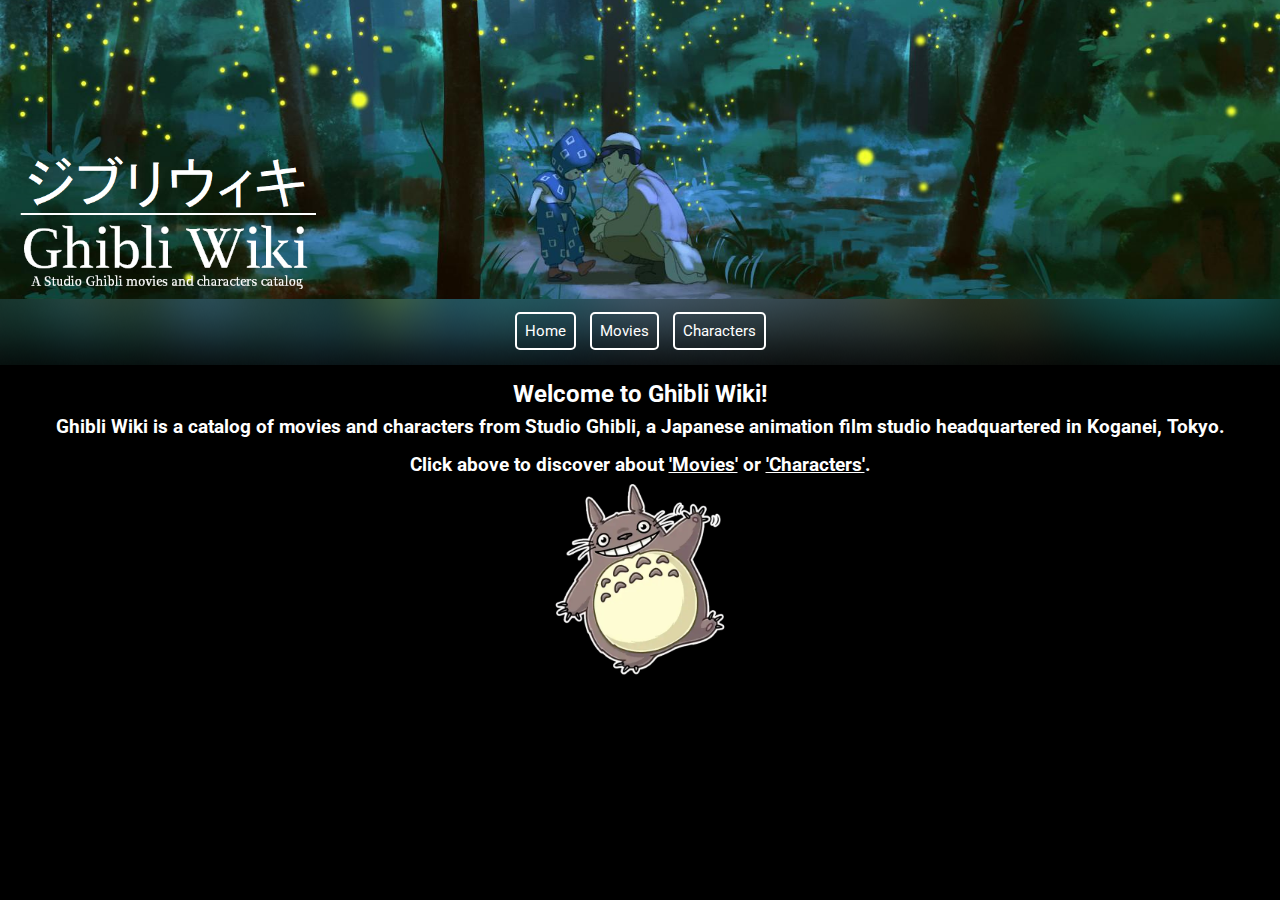
==== commit 0a126329: "Index page. Improving media queries" ====
--- a/src/index.html
+++ b/src/index.html
@@ -28,14 +28,20 @@
 
   <main>
     <div class="info flexBox">
-      <h3>Lorem ipsum dolor sit amet, consectetur adipiscing elit.</h3>
+      <h2>Welcome to Ghibli Wiki!</h2>
+      <h3>
+        Ghibli Wiki is a catalog of movies and characters from Studio Ghibli,
+        a Japanese animation film studio headquartered in Koganei, Tokyo.
+      </h3>
+      <h3>
+        Click above to discover about <a href="movies.html" class="">'Movies'</a> or <a href="characters.html"
+          class="">'Characters'</a>.
+      </h3>
+      <img src="./img/totoroHi.png" width="15%" />
     </div>
-    <section id="" class="movies flexBox">
-      <h3>Lorem ipsum dolor sit amet, consectetur adipiscing elit.</h3>
-    </section>
+
   </main>
 
-  <script src="movies.js" type="module"></script>
 </body>
 
 </html>--- a/src/style.css
+++ b/src/style.css
@@ -31,18 +31,12 @@
 }
 
 .movies {
-    /*border: 2px solid grey;*/
     margin-top: 25px;
     padding-left: 5px;
     display: grid;
-    grid-template-columns: repeat(auto-fit, minmax(28%, 1fr));
+    grid-template-columns: repeat(3, max-content);
     grid-gap: 100px;
-    padding-inline-start: 100px;
-}
-
-/* p {
-    margin-top: -12px;
-} */
+}
 
 h3, h4 {
     padding: 8px;
@@ -52,8 +46,8 @@
 .card {
     background: black;
     border: 2px solid white;
-    width: 220px;
-    height: 450px;
+    width: 300px;
+    height: 500px;
     border-radius: 20px;
     margin: 25px 0px -60px 36px;
 }
@@ -82,20 +76,202 @@
     background-color: black;
 }
 
-/*
-@media (max-width: 400px) {
-    .card {
-        background: black;
-        border: 2px solid white;
-        width: 100%;
-        border-radius: 20px;
-        margin: 25px 0px -60px 36px;
-    }
-
-    .movies {
-        /*border: 2px solid grey;*/
-        margin-top: 25px;
-        padding-left: 5px;
-    }
-
-}*/+.filters {
+    display: flex;
+    justify-content: center;
+    align-items: center;
+    flex-direction: row;
+    padding: 12px;
+}
+
+@media (min-width: 280px) {
+    .movies {
+        margin-top: 25px;
+        padding-left: 0px;
+        display: grid;
+        grid-template-columns: repeat(1, max-content);
+        grid-gap: 50px;
+    }
+    .card {
+        background: black;
+        border: 2px solid white;
+        width: 210px;
+        height: 550px;
+        border-radius: 20px;
+    }
+    .filters {
+        display: flex;
+        justify-content: center;
+        align-items: center;
+        flex-direction: column;
+        padding: 12px;
+    }
+}
+
+@media (min-width:320px) {
+    .movies {
+        margin-top: 25px;
+        padding-left: 5px;
+        display: grid;
+        grid-template-columns: repeat(1, max-content);
+        grid-gap: 100px;
+    }
+    .filters {
+        display: flex;
+        justify-content: center;
+        align-items: center;
+        flex-direction: column;
+        padding: 12px;
+    }
+    .card {
+        background: black;
+        border: 2px solid white;
+        width: 210px;
+        height: 550px;
+        border-radius: 20px;
+    }
+}
+
+@media (min-width:480px) {
+    .movies {
+        margin-top: 25px;
+        padding-left: 5px;
+        display: grid;
+        grid-template-columns: repeat(2, max-content);
+        grid-gap: 100px;
+    }
+    .filters {
+        display: flex;
+        justify-content: center;
+        align-items: center;
+        flex-direction: column;
+        padding: 12px;
+    }
+    .card {
+        background: black;
+        border: 2px solid white;
+        width: 250px;
+        height: 550px;
+        border-radius: 20px;
+    }
+}
+
+@media (min-width:539px) {
+    .movies {
+        margin-top: 25px;
+        padding-left: 5px;
+        display: grid;
+        grid-template-columns: repeat(1, max-content);
+        grid-gap: 100px;
+    }
+    .filters {
+        display: flex;
+        justify-content: center;
+        align-items: center;
+        flex-direction: column;
+        padding: 12px;
+    }
+    .card {
+        background: black;
+        border: 2px solid white;
+        width: 200px;
+        height: 550px;
+        border-radius: 20px;
+    }
+}
+
+@media (min-width:600px) {
+    .movies {
+        margin-top: 25px;
+        padding-left: 5px;
+        display: grid;
+        grid-template-columns: repeat(2, max-content);
+        grid-gap: 100px;
+    }
+    .filters {
+        display: flex;
+        justify-content: center;
+        align-items: center;
+        flex-direction: column;
+        padding: 12px;
+    }
+    .card {
+        background: black;
+        border: 2px solid white;
+        width: 250px;
+        height: 500px;
+        border-radius: 20px;
+    }
+}
+
+@media (min-width:801px) {
+    .movies {
+        margin-top: 25px;
+        padding-left: 5px;
+        display: grid;
+        grid-template-columns: repeat(2, max-content);
+        grid-gap: 100px;
+    }
+    .filters {
+        display: flex;
+        justify-content: center;
+        align-items: center;
+        flex-direction: row;
+        padding: 12px;
+    }
+    .card {
+        background: black;
+        border: 2px solid white;
+        width: 220px;
+        height: 520px;
+        border-radius: 20px;
+    }
+}
+
+@media (min-width:1025px) {
+    .movies {
+        margin-top: 25px;
+        padding-left: 5px;
+        display: grid;
+        grid-template-columns: repeat(3, max-content);
+        grid-gap: 100px;
+    }
+    .filters {
+        display: flex;
+        justify-content: center;
+        align-items: center;
+        flex-direction: row;
+        padding: 12px;
+    }
+    .card {
+        background: black;
+        border: 2px solid white;
+        width: 290px;
+        height: 500px;
+        border-radius: 20px;
+    }
+}
+
+@media (min-width:1281px) {
+    .movies {
+        margin-top: 25px;
+        padding-left: 5px;
+        display: grid;
+        grid-template-columns: repeat(3, max-content);
+        grid-gap: 100px;
+    }
+    .filters {
+        display: flex;
+        justify-content: center;
+        align-items: center;
+        flex-direction: row;
+        padding: 12px;
+    }
+    .card {
+        background: black;
+        border: 2px solid white;
+        width: 250px;
+        height: 500px;
+        border-radius: 20px;
+    }
+}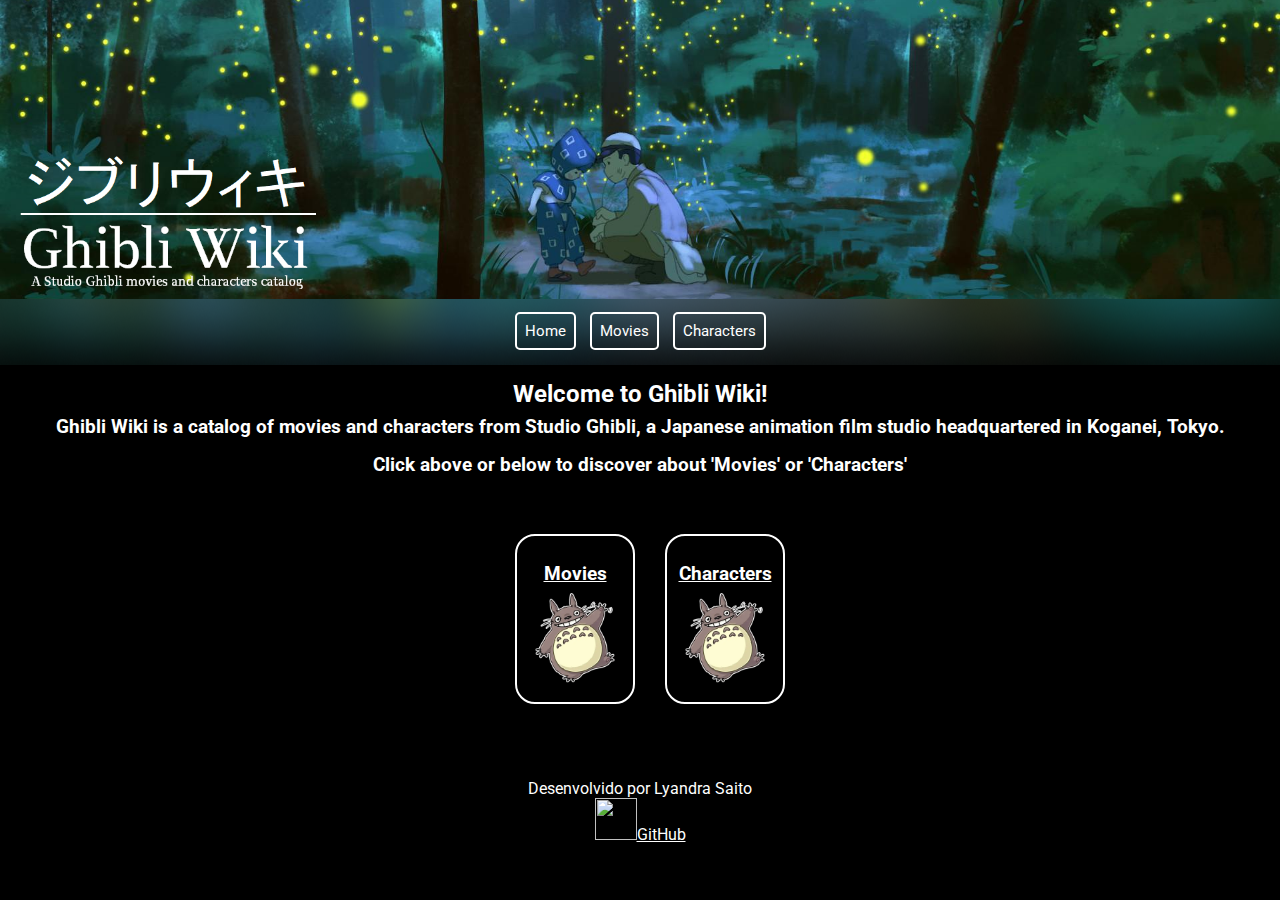
==== commit 8604a62c: "Footer" ====
--- a/src/index.html
+++ b/src/index.html
@@ -26,7 +26,7 @@
 
 
 
-  <main>
+  <main class="flexBox">
     <div class="info flexBox">
       <h2>Welcome to Ghibli Wiki!</h2>
       <h3>
@@ -34,14 +34,34 @@
         a Japanese animation film studio headquartered in Koganei, Tokyo.
       </h3>
       <h3>
-        Click above to discover about <a href="movies.html" class="">'Movies'</a> or <a href="characters.html"
-          class="">'Characters'</a>.
+        Click above or below to discover about 'Movies' or 'Characters'
       </h3>
-      <img src="./img/totoroHi.png" width="15%" />
+
+      <div class="indexOptions flexBox">
+        <a href="movies.html" class="">
+          <div class="indexCard flexBox">
+            <h3>Movies</h3>
+            <img class="" src="img/totoroHi.png" width="90%">
+          </div>
+        </a>
+        <a href="characters.html" class="">
+          <div class="indexCard flexBox">
+            <h3>Characters</h3>
+            <img class="" src="img/totoroHi.png" width="90%">
+          </div>
+        </a>
+      </div>
+
     </div>
 
   </main>
 
+  <footer class="flexBox">
+    Desenvolvido por Lyandra Saito
+    <a href="https://github.com/lyandrasaito/SAP006-data-lovers">
+      <img src="https://github.githubassets.com/images/modules/logos_page/Octocat.png"
+        style="width:42px;height:42px;">GitHub</a>
+  </footer>
 </body>
 
 </html>--- a/src/style.css
+++ b/src/style.css
@@ -129,6 +129,7 @@
         width: 210px;
         height: 550px;
         border-radius: 20px;
+        margin-left: -10px;
     }
 }
 
@@ -274,4 +275,28 @@
         height: 500px;
         border-radius: 20px;
     }
-}+}
+
+footer{
+    margin-top: 100px;
+}
+
+.indexOptions{
+    margin-top: 50px;
+    display: flex;
+    justify-content: center;
+    align-items: center;
+    flex-direction: row;
+    padding-right: 10px;
+}
+
+.indexCard{
+    background: black;
+    border: 2px solid white;
+    width: 100px;
+    height: 150px;
+    border-radius: 20px;
+    padding: 8px;
+    margin-left: 30px;
+}
+
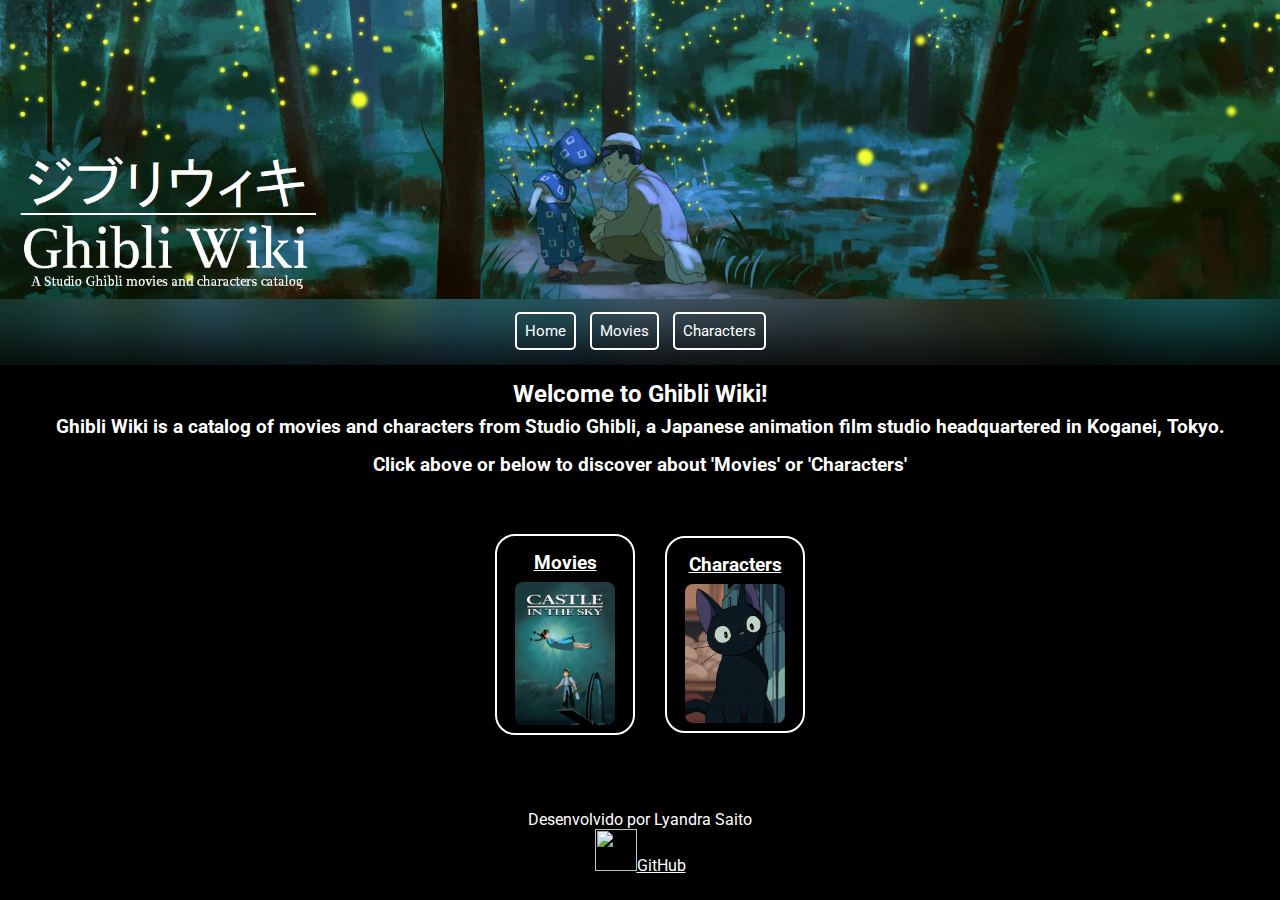
==== commit f80e476f: "Readme Images" ====
--- a/src/index.html
+++ b/src/index.html
@@ -41,13 +41,13 @@
         <a href="movies.html" class="">
           <div class="indexCard flexBox">
             <h3>Movies</h3>
-            <img class="" src="img/totoroHi.png" width="90%">
+            <img class="imgIndexCard" src="img/Castle_in_the_Sky.jpg" width="90%">
           </div>
         </a>
         <a href="characters.html" class="">
           <div class="indexCard flexBox">
             <h3>Characters</h3>
-            <img class="" src="img/totoroHi.png" width="90%">
+            <img class="imgIndexCard" src="img/Jiji.jpg" width="90%">
           </div>
         </a>
       </div>
--- a/src/style.css
+++ b/src/style.css
@@ -30,7 +30,7 @@
     font-size: 20px;
 }
 
-.movies {
+.content {
     margin-top: 25px;
     padding-left: 5px;
     display: grid;
@@ -85,7 +85,7 @@
 }
 
 @media (min-width: 280px) {
-    .movies {
+    .content {
         margin-top: 25px;
         padding-left: 0px;
         display: grid;
@@ -109,7 +109,7 @@
 }
 
 @media (min-width:320px) {
-    .movies {
+    .content {
         margin-top: 25px;
         padding-left: 5px;
         display: grid;
@@ -134,7 +134,7 @@
 }
 
 @media (min-width:480px) {
-    .movies {
+    .content {
         margin-top: 25px;
         padding-left: 5px;
         display: grid;
@@ -158,7 +158,7 @@
 }
 
 @media (min-width:539px) {
-    .movies {
+    .content {
         margin-top: 25px;
         padding-left: 5px;
         display: grid;
@@ -182,7 +182,7 @@
 }
 
 @media (min-width:600px) {
-    .movies {
+    .content {
         margin-top: 25px;
         padding-left: 5px;
         display: grid;
@@ -206,7 +206,7 @@
 }
 
 @media (min-width:801px) {
-    .movies {
+    .content {
         margin-top: 25px;
         padding-left: 5px;
         display: grid;
@@ -230,7 +230,7 @@
 }
 
 @media (min-width:1025px) {
-    .movies {
+    .content {
         margin-top: 25px;
         padding-left: 5px;
         display: grid;
@@ -254,7 +254,7 @@
 }
 
 @media (min-width:1281px) {
-    .movies {
+    .content {
         margin-top: 25px;
         padding-left: 5px;
         display: grid;
@@ -293,10 +293,16 @@
 .indexCard{
     background: black;
     border: 2px solid white;
-    width: 100px;
-    height: 150px;
+    width: 120px;
+    height: auto;
     border-radius: 20px;
     padding: 8px;
     margin-left: 30px;
 }
 
+.imgIndexCard {
+    border-radius: 8px;
+    width: 100px;
+    height: auto;
+}
+
